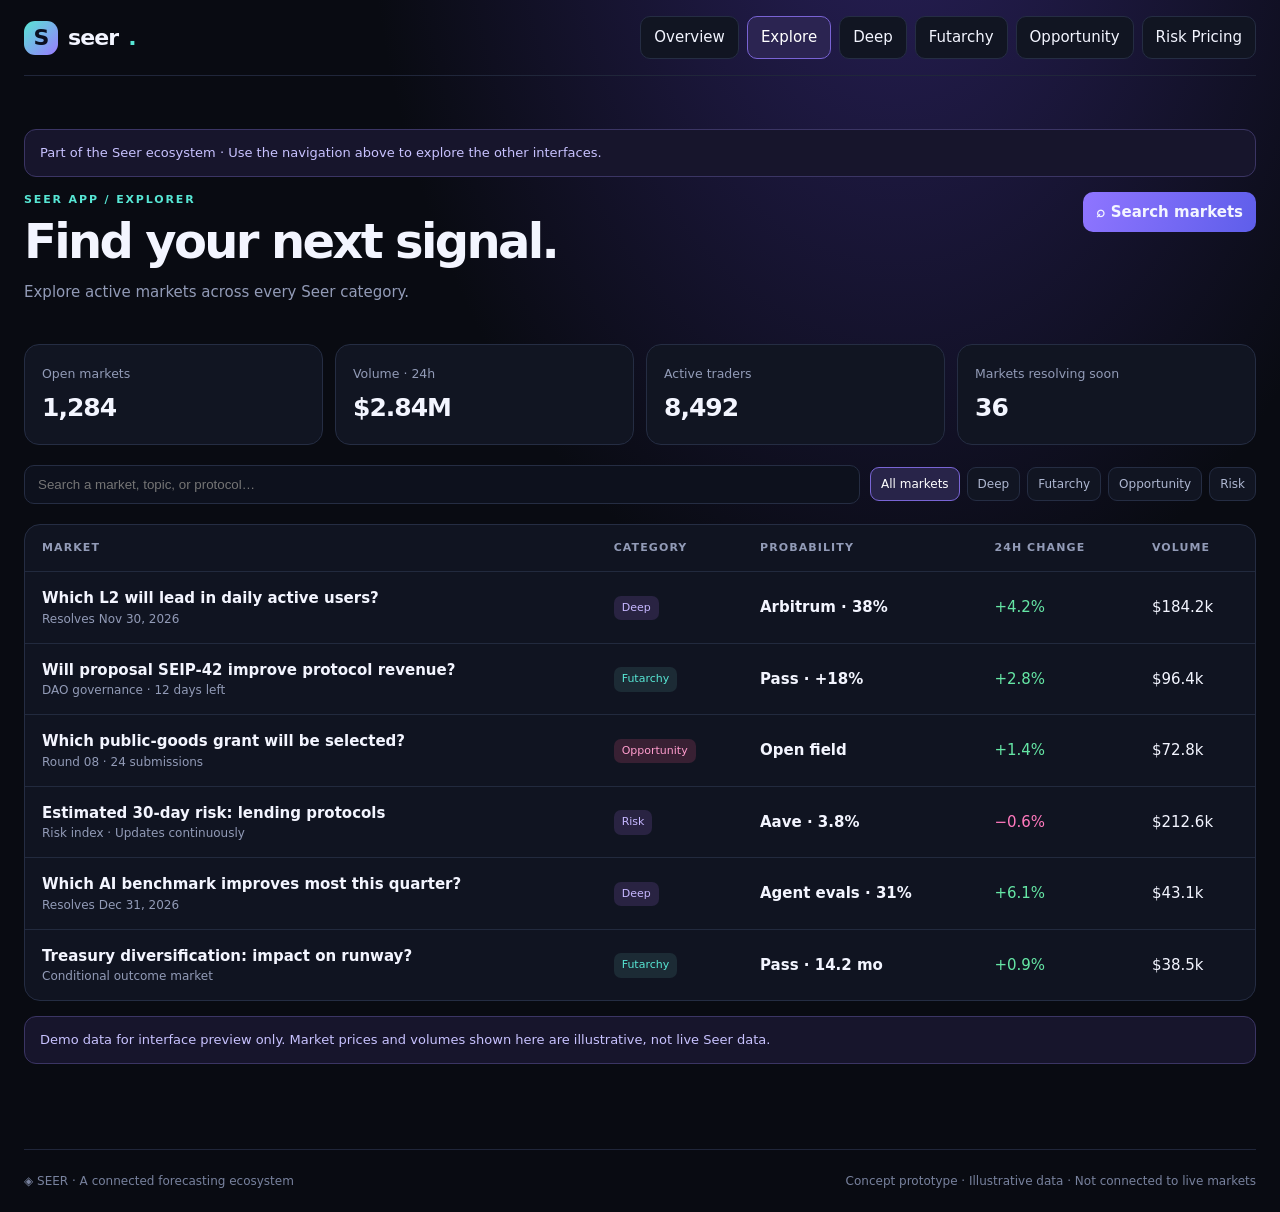
==== app.html @ a5639323 "Add files via upload" ====
<!doctype html>
<html lang="en">
<head>
<meta charset="utf-8">
<meta name="viewport" content="width=device-width,initial-scale=1">
<title>Seer App — Seer</title>
<meta name="description" content="Seer App — part of the Seer forecasting ecosystem concept.">
<style>
:root{--bg:#090b12;--panel:#111522;--panel2:#151b2c;--line:#252d43;--text:#f3f5ff;--muted:#929bb7;--purple:#9a7bff;--cyan:#57e6d4;--pink:#ff79bd;--yellow:#ffd166;--green:#65e6a5}
*{box-sizing:border-box}body{margin:0;background:radial-gradient(ellipse at 70% -15%,#29205b 0,transparent 42%),var(--bg);color:var(--text);font:15px/1.5 Inter,ui-sans-serif,system-ui,-apple-system,Segoe UI,sans-serif}button,a{font:inherit}button{cursor:pointer}.shell{max-width:1280px;margin:auto;padding:0 24px}.top{height:76px;display:flex;align-items:center;justify-content:space-between;border-bottom:1px solid #20263a;gap:18px}.brand{display:flex;align-items:center;gap:10px;font-weight:800;letter-spacing:-.04em;font-size:22px}.mark{width:34px;height:34px;border-radius:11px;background:linear-gradient(135deg,var(--cyan),var(--purple));display:grid;place-items:center;color:#0b1020;font-weight:900}.toplinks{display:flex;gap:8px;flex-wrap:wrap}.navbtn,.btn{border:1px solid var(--line);background:#111522;color:var(--text);padding:9px 13px;border-radius:10px}.navbtn.active{background:#2b2451;border-color:#7963d4;color:white}.btn.primary{background:linear-gradient(110deg,#8f75ff,#5e5eea);border:0;font-weight:750}.btn.ghost{background:transparent}.eyebrow{font-size:11px;letter-spacing:.17em;text-transform:uppercase;color:var(--cyan);font-weight:800}.hero{padding:66px 0 42px;display:grid;grid-template-columns:1.15fr .85fr;gap:36px;align-items:center}.hero h1{font-size:clamp(38px,5.7vw,72px);line-height:1.02;letter-spacing:-.065em;margin:16px 0}.gradient{background:linear-gradient(95deg,#fff 5%,#a8a2ff 48%,#60ead7 100%);color:transparent;background-clip:text}.lead{color:#b1bad2;font-size:17px;max-width:620px}.actions{display:flex;gap:10px;flex-wrap:wrap;margin-top:24px}.orbwrap{min-height:320px;border:1px solid #302b51;border-radius:26px;background:radial-gradient(circle at 50% 42%,#312565 0,#17172d 36%,#0d111d 72%);display:grid;place-items:center;position:relative;overflow:hidden}.orb{width:190px;height:190px;border-radius:50%;background:radial-gradient(circle at 30% 25%,#e1fff8 0,#71ebdd 8%,#8671ff 39%,#392b7a 67%,#111522 72%);box-shadow:0 0 60px #8a6cff66,0 0 120px #51e8d344;position:relative}.orb:before,.orb:after{content:"";position:absolute;border:1px solid #9d8cff88;border-radius:50%;inset:-30px;transform:rotate(-28deg) scaleY(.48)}.orb:after{inset:-58px;transform:rotate(35deg) scaleY(.38);border-color:#60ead777}.float{position:absolute;padding:9px 12px;border:1px solid #393a60;background:#111523d9;border-radius:12px;font-size:12px;color:#dce2ff}.float.a{top:16%;left:8%}.float.b{right:7%;top:27%}.float.c{bottom:15%;left:22%}.sectionhead{display:flex;align-items:end;justify-content:space-between;gap:15px;margin:34px 0 18px}.sectionhead h2{margin:4px 0;font-size:28px;letter-spacing:-.04em}.muted{color:var(--muted)}.grid{display:grid;grid-template-columns:repeat(3,1fr);gap:14px}.tile,.card{background:linear-gradient(150deg,#141a2b,#0f1320);border:1px solid var(--line);border-radius:18px;padding:20px}.tile{transition:.2s;cursor:pointer}.tile:hover{transform:translateY(-3px);border-color:#7767cb}.tileicon{width:42px;height:42px;border-radius:13px;background:#242243;color:var(--cyan);display:grid;place-items:center;font-size:20px;margin-bottom:18px}.tile h3{margin:0 0 7px;font-size:18px}.tile p{margin:0;color:var(--muted);font-size:13px}.tilefoot{display:flex;justify-content:space-between;margin-top:22px;color:#c6c9ff;font-size:12px}.page{padding:38px 0 70px}.pagehead{display:flex;justify-content:space-between;gap:20px;align-items:start;margin-bottom:25px}.pagehead h1{font-size:clamp(32px,4vw,48px);letter-spacing:-.055em;line-height:1.05;margin:8px 0 12px}.stats{display:grid;grid-template-columns:repeat(4,1fr);gap:12px;margin:20px 0}.stat{padding:17px;border-radius:15px;background:#111522;border:1px solid var(--line)}.stat small{color:var(--muted)}.stat strong{display:block;font-size:25px;letter-spacing:-.04em;margin-top:5px}.up{color:var(--green)}.down{color:var(--pink)}.toolbar{display:flex;gap:10px;align-items:center;flex-wrap:wrap;margin:20px 0}.search{flex:1;min-width:180px;background:#0d111d;border:1px solid var(--line);padding:11px 13px;border-radius:10px;color:white}.pills{display:flex;gap:7px;flex-wrap:wrap}.pill{border:1px solid var(--line);padding:7px 10px;border-radius:9px;background:#111522;color:#aeb7d1;font-size:12px}.pill.active{background:#282449;border-color:#7965d5;color:white}.tablewrap{overflow:auto;border:1px solid var(--line);border-radius:16px;background:#101421}.table{width:100%;border-collapse:collapse;min-width:650px}.table th,.table td{text-align:left;padding:15px 17px;border-bottom:1px solid #222a3e}.table th{font-size:11px;text-transform:uppercase;letter-spacing:.1em;color:#929bb7;font-weight:700}.table tr:last-child td{border-bottom:0}.marketname{font-weight:700}.sub{font-size:12px;color:var(--muted)}.price{font-weight:800}.tag{display:inline-block;padding:4px 8px;border-radius:7px;background:#1c2b35;color:var(--cyan);font-size:11px}.tag.purple{background:#292342;color:#c6b7ff}.tag.pink{background:#382033;color:#ff9dce}.split{display:grid;grid-template-columns:1.3fr .7fr;gap:15px}.barrow{margin:17px 0}.barlabel{display:flex;justify-content:space-between;gap:10px;font-size:13px;margin-bottom:7px}.bar{height:8px;background:#252b40;border-radius:99px;overflow:hidden}.bar span{display:block;height:100%;border-radius:99px;background:linear-gradient(90deg,var(--purple),var(--cyan))}.outcomes{display:grid;grid-template-columns:repeat(2,1fr);gap:10px}.outcome{padding:15px;border:1px solid var(--line);border-radius:14px;background:#0d111d}.outcome strong{display:block;font-size:20px;margin:5px 0}.footer{border-top:1px solid #20263a;padding:22px 0;color:#78829e;font-size:12px;display:flex;justify-content:space-between;gap:12px;flex-wrap:wrap}.hidden{display:none!important}.notice{padding:13px 15px;border:1px solid #3b3564;background:#17152c;color:#c8c2ff;border-radius:12px;font-size:13px;margin:15px 0}.chart{height:190px;display:flex;align-items:end;gap:8px;padding:15px 8px 0;border-bottom:1px solid #30364a;background:linear-gradient(180deg,#15162a,transparent);border-radius:12px 12px 0 0}.chart span{flex:1;border-radius:5px 5px 0 0;background:linear-gradient(180deg,#9b82ff,#5ee4d3);opacity:.85;min-width:8px}.chartlabels{display:flex;justify-content:space-between;color:var(--muted);font-size:11px;margin-top:8px}
@media(max-width:800px){.hero{grid-template-columns:1fr;padding-top:42px}.orbwrap{min-height:260px}.grid{grid-template-columns:repeat(2,1fr)}.stats{grid-template-columns:repeat(2,1fr)}.split{grid-template-columns:1fr}.top{height:auto;padding:16px 0;align-items:flex-start;flex-direction:column}.toplinks{width:100%}.navbtn{font-size:12px;padding:7px 9px}.shell{padding:0 16px}.pagehead{flex-direction:column}}@media(max-width:480px){.grid{grid-template-columns:1fr}.hero h1{font-size:43px}.tile{padding:17px}.outcomes{grid-template-columns:1fr}}

.toplinks a { text-decoration:none; display:inline-block; }
.tile { display:block; color:inherit; text-decoration:none; }
</style>
</head>
<body>
<div class="shell">
<header class="top">
  <a class="brand" href="index.html" style="text-decoration:none;color:inherit"><span class="mark">S</span> seer<span style="color:var(--cyan)">.</span></a>
  <nav class="toplinks" id="nav">
    <a class="navbtn" href="index.html">Overview</a>
    <a class="navbtn active" href="app.html">Explore</a>
    <a class="navbtn" href="deep.html">Deep</a>
    <a class="navbtn" href="futarchy.html">Futarchy</a>
    <a class="navbtn" href="opportunity.html">Opportunity</a>
    <a class="navbtn" href="risk.html">Risk Pricing</a>
  </nav>
</header>
<main>
<section id="app" class="view"><div class="page"><div class="notice">Part of the Seer ecosystem · Use the navigation above to explore the other interfaces.</div>
<div class="pagehead"><div><div class="eyebrow">Seer app / Explorer</div><h1>Find your next signal.</h1><p class="muted">Explore active markets across every Seer category.</p></div><button class="btn primary" onclick="document.getElementById('marketSearch').focus()">⌕ Search markets</button></div>
<div class="stats"><div class="stat"><small>Open markets</small><strong>1,284</strong></div><div class="stat"><small>Volume · 24h</small><strong>$2.84M</strong></div><div class="stat"><small>Active traders</small><strong>8,492</strong></div><div class="stat"><small>Markets resolving soon</small><strong>36</strong></div></div>
<div class="toolbar"><input id="marketSearch" class="search" placeholder="Search a market, topic, or protocol…" oninput="filterRows()"><div class="pills"><button class="pill active" onclick="setFilter(this,'all')">All markets</button><button class="pill" onclick="setFilter(this,'deep')">Deep</button><button class="pill" onclick="setFilter(this,'futarchy')">Futarchy</button><button class="pill" onclick="setFilter(this,'opportunity')">Opportunity</button><button class="pill" onclick="setFilter(this,'risk')">Risk</button></div></div>
<div class="tablewrap"><table class="table" id="markets"><thead><tr><th>Market</th><th>Category</th><th>Probability</th><th>24h change</th><th>Volume</th></tr></thead><tbody>
<tr data-category="deep"><td><div class="marketname">Which L2 will lead in daily active users?</div><div class="sub">Resolves Nov 30, 2026</div></td><td><span class="tag purple">Deep</span></td><td class="price">Arbitrum · 38%</td><td class="up">+4.2%</td><td>$184.2k</td></tr>
<tr data-category="futarchy"><td><div class="marketname">Will proposal SEIP-42 improve protocol revenue?</div><div class="sub">DAO governance · 12 days left</div></td><td><span class="tag">Futarchy</span></td><td class="price">Pass · +18%</td><td class="up">+2.8%</td><td>$96.4k</td></tr>
<tr data-category="opportunity"><td><div class="marketname">Which public-goods grant will be selected?</div><div class="sub">Round 08 · 24 submissions</div></td><td><span class="tag pink">Opportunity</span></td><td class="price">Open field</td><td class="up">+1.4%</td><td>$72.8k</td></tr>
<tr data-category="risk"><td><div class="marketname">Estimated 30-day risk: lending protocols</div><div class="sub">Risk index · Updates continuously</div></td><td><span class="tag purple">Risk</span></td><td class="price">Aave · 3.8%</td><td class="down">−0.6%</td><td>$212.6k</td></tr>
<tr data-category="deep"><td><div class="marketname">Which AI benchmark improves most this quarter?</div><div class="sub">Resolves Dec 31, 2026</div></td><td><span class="tag purple">Deep</span></td><td class="price">Agent evals · 31%</td><td class="up">+6.1%</td><td>$43.1k</td></tr>
<tr data-category="futarchy"><td><div class="marketname">Treasury diversification: impact on runway?</div><div class="sub">Conditional outcome market</div></td><td><span class="tag">Futarchy</span></td><td class="price">Pass · 14.2 mo</td><td class="up">+0.9%</td><td>$38.5k</td></tr>
</tbody></table></div><div class="notice">Demo data for interface preview only. Market prices and volumes shown here are illustrative, not live Seer data.</div>
</div></section>
</main>
<footer class="footer"><span>◈ SEER · A connected forecasting ecosystem</span><span>Concept prototype · Illustrative data · Not connected to live markets</span></footer>
</div>

<script>
let currentFilter='all';
function filterRows(){
  let q=(document.getElementById('marketSearch')?.value||'').toLowerCase();
  document.querySelectorAll('#markets tbody tr').forEach(r=>{
    let matches=r.innerText.toLowerCase().includes(q);
    let category=currentFilter==='all'||r.dataset.category===currentFilter;
    r.style.display=matches&&category?'':'none';
  });
}
function setFilter(btn,filter){
  currentFilter=filter;
  document.querySelectorAll('.pills .pill').forEach(p=>p.classList.remove('active'));
  btn.classList.add('active');
  filterRows();
}
function filterSubs(){
  let q=(document.getElementById('subSearch')?.value||'').toLowerCase();
  document.querySelectorAll('#submissions tbody tr').forEach(r=>{
    r.style.display=r.innerText.toLowerCase().includes(q)?'':'none';
  });
}
document.addEventListener('DOMContentLoaded',()=>{
  document.querySelectorAll('[data-go]').forEach(el=>{
    const page=el.getAttribute('data-go');
    if(page && {json.dumps(filenames)}[page]) el.addEventListener('click',()=>location.href={json.dumps(filenames)}[page]);
  });
});
</script>

</body>
</html>
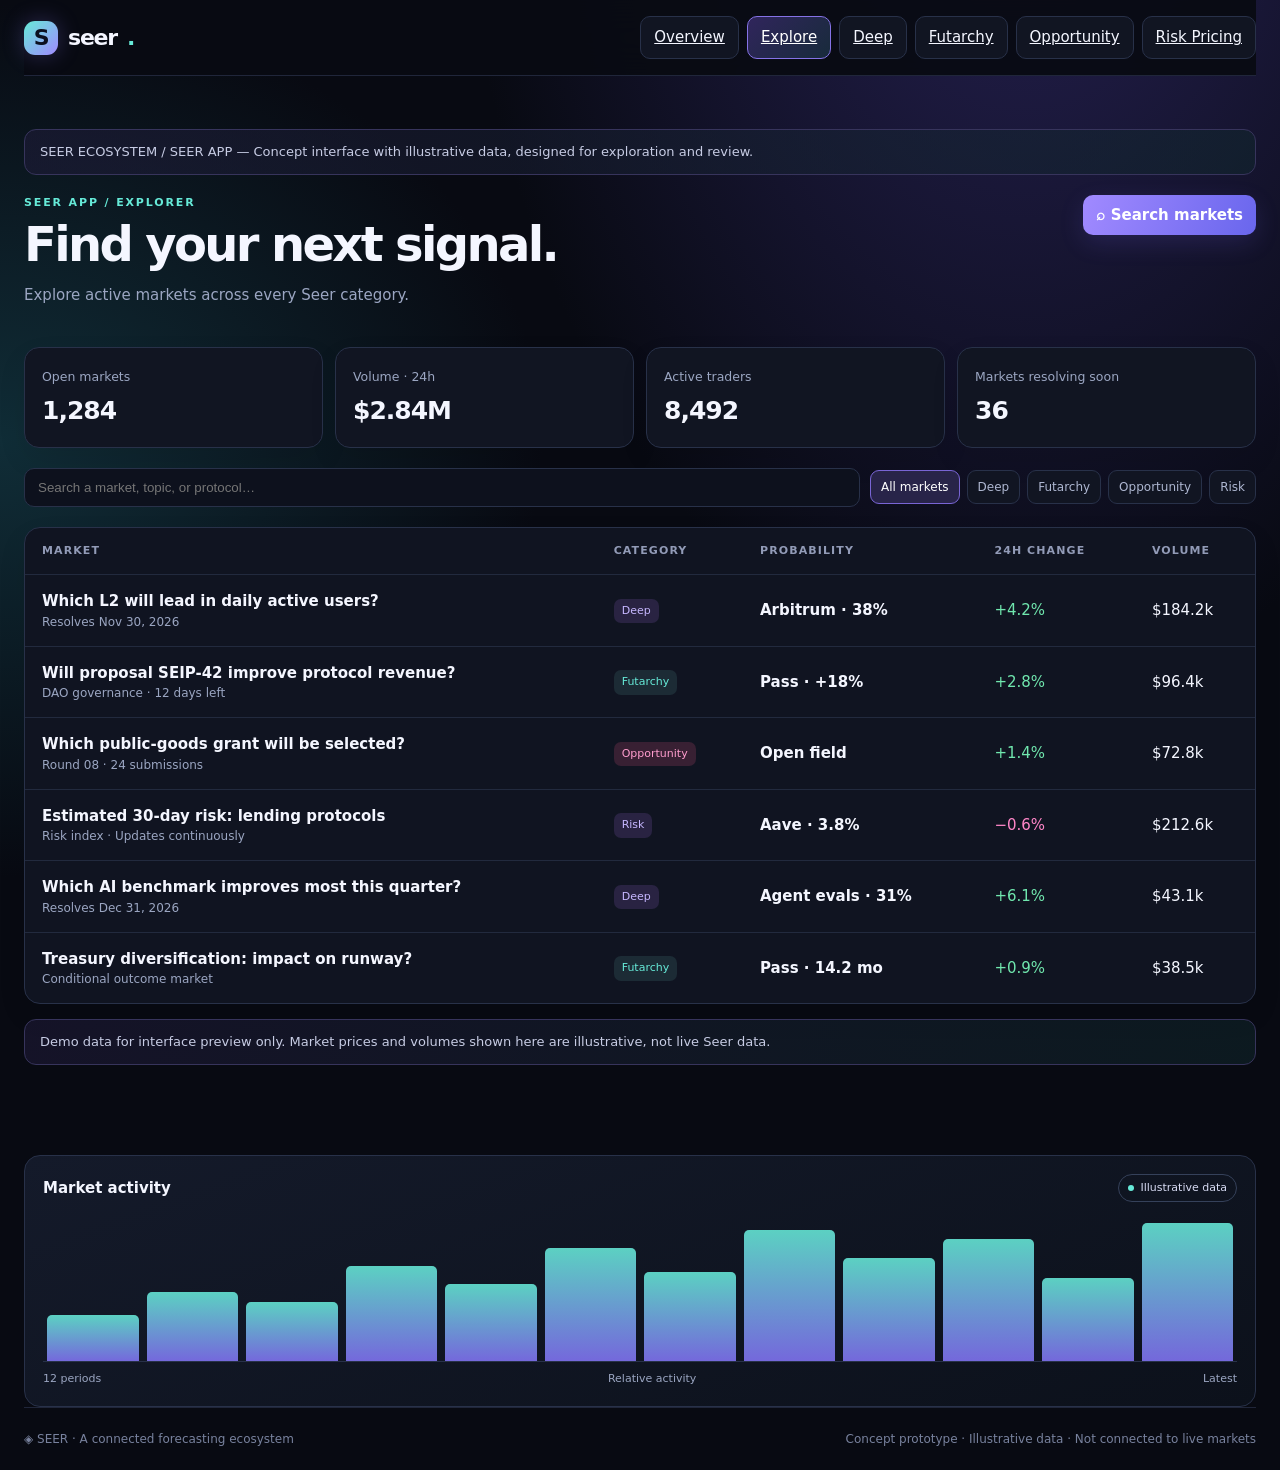
==== commit e4a656d3: "Polish Seer six interfaces" ====
--- a/app.html
+++ b/app.html
@@ -1,34 +1,46 @@
-<!doctype html>
-<html lang="en">
-<head>
-<meta charset="utf-8">
-<meta name="viewport" content="width=device-width,initial-scale=1">
-<title>Seer App — Seer</title>
-<meta name="description" content="Seer App — part of the Seer forecasting ecosystem concept.">
-<style>
+<!doctype html><html lang="en"><head><meta charset="utf-8"><meta name="viewport" content="width=device-width,initial-scale=1"><title>Seer App — Seer</title><meta name="description" content="Seer App — Seer interface concept"><style>
 :root{--bg:#090b12;--panel:#111522;--panel2:#151b2c;--line:#252d43;--text:#f3f5ff;--muted:#929bb7;--purple:#9a7bff;--cyan:#57e6d4;--pink:#ff79bd;--yellow:#ffd166;--green:#65e6a5}
 *{box-sizing:border-box}body{margin:0;background:radial-gradient(ellipse at 70% -15%,#29205b 0,transparent 42%),var(--bg);color:var(--text);font:15px/1.5 Inter,ui-sans-serif,system-ui,-apple-system,Segoe UI,sans-serif}button,a{font:inherit}button{cursor:pointer}.shell{max-width:1280px;margin:auto;padding:0 24px}.top{height:76px;display:flex;align-items:center;justify-content:space-between;border-bottom:1px solid #20263a;gap:18px}.brand{display:flex;align-items:center;gap:10px;font-weight:800;letter-spacing:-.04em;font-size:22px}.mark{width:34px;height:34px;border-radius:11px;background:linear-gradient(135deg,var(--cyan),var(--purple));display:grid;place-items:center;color:#0b1020;font-weight:900}.toplinks{display:flex;gap:8px;flex-wrap:wrap}.navbtn,.btn{border:1px solid var(--line);background:#111522;color:var(--text);padding:9px 13px;border-radius:10px}.navbtn.active{background:#2b2451;border-color:#7963d4;color:white}.btn.primary{background:linear-gradient(110deg,#8f75ff,#5e5eea);border:0;font-weight:750}.btn.ghost{background:transparent}.eyebrow{font-size:11px;letter-spacing:.17em;text-transform:uppercase;color:var(--cyan);font-weight:800}.hero{padding:66px 0 42px;display:grid;grid-template-columns:1.15fr .85fr;gap:36px;align-items:center}.hero h1{font-size:clamp(38px,5.7vw,72px);line-height:1.02;letter-spacing:-.065em;margin:16px 0}.gradient{background:linear-gradient(95deg,#fff 5%,#a8a2ff 48%,#60ead7 100%);color:transparent;background-clip:text}.lead{color:#b1bad2;font-size:17px;max-width:620px}.actions{display:flex;gap:10px;flex-wrap:wrap;margin-top:24px}.orbwrap{min-height:320px;border:1px solid #302b51;border-radius:26px;background:radial-gradient(circle at 50% 42%,#312565 0,#17172d 36%,#0d111d 72%);display:grid;place-items:center;position:relative;overflow:hidden}.orb{width:190px;height:190px;border-radius:50%;background:radial-gradient(circle at 30% 25%,#e1fff8 0,#71ebdd 8%,#8671ff 39%,#392b7a 67%,#111522 72%);box-shadow:0 0 60px #8a6cff66,0 0 120px #51e8d344;position:relative}.orb:before,.orb:after{content:"";position:absolute;border:1px solid #9d8cff88;border-radius:50%;inset:-30px;transform:rotate(-28deg) scaleY(.48)}.orb:after{inset:-58px;transform:rotate(35deg) scaleY(.38);border-color:#60ead777}.float{position:absolute;padding:9px 12px;border:1px solid #393a60;background:#111523d9;border-radius:12px;font-size:12px;color:#dce2ff}.float.a{top:16%;left:8%}.float.b{right:7%;top:27%}.float.c{bottom:15%;left:22%}.sectionhead{display:flex;align-items:end;justify-content:space-between;gap:15px;margin:34px 0 18px}.sectionhead h2{margin:4px 0;font-size:28px;letter-spacing:-.04em}.muted{color:var(--muted)}.grid{display:grid;grid-template-columns:repeat(3,1fr);gap:14px}.tile,.card{background:linear-gradient(150deg,#141a2b,#0f1320);border:1px solid var(--line);border-radius:18px;padding:20px}.tile{transition:.2s;cursor:pointer}.tile:hover{transform:translateY(-3px);border-color:#7767cb}.tileicon{width:42px;height:42px;border-radius:13px;background:#242243;color:var(--cyan);display:grid;place-items:center;font-size:20px;margin-bottom:18px}.tile h3{margin:0 0 7px;font-size:18px}.tile p{margin:0;color:var(--muted);font-size:13px}.tilefoot{display:flex;justify-content:space-between;margin-top:22px;color:#c6c9ff;font-size:12px}.page{padding:38px 0 70px}.pagehead{display:flex;justify-content:space-between;gap:20px;align-items:start;margin-bottom:25px}.pagehead h1{font-size:clamp(32px,4vw,48px);letter-spacing:-.055em;line-height:1.05;margin:8px 0 12px}.stats{display:grid;grid-template-columns:repeat(4,1fr);gap:12px;margin:20px 0}.stat{padding:17px;border-radius:15px;background:#111522;border:1px solid var(--line)}.stat small{color:var(--muted)}.stat strong{display:block;font-size:25px;letter-spacing:-.04em;margin-top:5px}.up{color:var(--green)}.down{color:var(--pink)}.toolbar{display:flex;gap:10px;align-items:center;flex-wrap:wrap;margin:20px 0}.search{flex:1;min-width:180px;background:#0d111d;border:1px solid var(--line);padding:11px 13px;border-radius:10px;color:white}.pills{display:flex;gap:7px;flex-wrap:wrap}.pill{border:1px solid var(--line);padding:7px 10px;border-radius:9px;background:#111522;color:#aeb7d1;font-size:12px}.pill.active{background:#282449;border-color:#7965d5;color:white}.tablewrap{overflow:auto;border:1px solid var(--line);border-radius:16px;background:#101421}.table{width:100%;border-collapse:collapse;min-width:650px}.table th,.table td{text-align:left;padding:15px 17px;border-bottom:1px solid #222a3e}.table th{font-size:11px;text-transform:uppercase;letter-spacing:.1em;color:#929bb7;font-weight:700}.table tr:last-child td{border-bottom:0}.marketname{font-weight:700}.sub{font-size:12px;color:var(--muted)}.price{font-weight:800}.tag{display:inline-block;padding:4px 8px;border-radius:7px;background:#1c2b35;color:var(--cyan);font-size:11px}.tag.purple{background:#292342;color:#c6b7ff}.tag.pink{background:#382033;color:#ff9dce}.split{display:grid;grid-template-columns:1.3fr .7fr;gap:15px}.barrow{margin:17px 0}.barlabel{display:flex;justify-content:space-between;gap:10px;font-size:13px;margin-bottom:7px}.bar{height:8px;background:#252b40;border-radius:99px;overflow:hidden}.bar span{display:block;height:100%;border-radius:99px;background:linear-gradient(90deg,var(--purple),var(--cyan))}.outcomes{display:grid;grid-template-columns:repeat(2,1fr);gap:10px}.outcome{padding:15px;border:1px solid var(--line);border-radius:14px;background:#0d111d}.outcome strong{display:block;font-size:20px;margin:5px 0}.footer{border-top:1px solid #20263a;padding:22px 0;color:#78829e;font-size:12px;display:flex;justify-content:space-between;gap:12px;flex-wrap:wrap}.hidden{display:none!important}.notice{padding:13px 15px;border:1px solid #3b3564;background:#17152c;color:#c8c2ff;border-radius:12px;font-size:13px;margin:15px 0}.chart{height:190px;display:flex;align-items:end;gap:8px;padding:15px 8px 0;border-bottom:1px solid #30364a;background:linear-gradient(180deg,#15162a,transparent);border-radius:12px 12px 0 0}.chart span{flex:1;border-radius:5px 5px 0 0;background:linear-gradient(180deg,#9b82ff,#5ee4d3);opacity:.85;min-width:8px}.chartlabels{display:flex;justify-content:space-between;color:var(--muted);font-size:11px;margin-top:8px}
 @media(max-width:800px){.hero{grid-template-columns:1fr;padding-top:42px}.orbwrap{min-height:260px}.grid{grid-template-columns:repeat(2,1fr)}.stats{grid-template-columns:repeat(2,1fr)}.split{grid-template-columns:1fr}.top{height:auto;padding:16px 0;align-items:flex-start;flex-direction:column}.toplinks{width:100%}.navbtn{font-size:12px;padding:7px 9px}.shell{padding:0 16px}.pagehead{flex-direction:column}}@media(max-width:480px){.grid{grid-template-columns:1fr}.hero h1{font-size:43px}.tile{padding:17px}.outcomes{grid-template-columns:1fr}}
 
-.toplinks a { text-decoration:none; display:inline-block; }
-.tile { display:block; color:inherit; text-decoration:none; }
-</style>
-</head>
-<body>
-<div class="shell">
-<header class="top">
-  <a class="brand" href="index.html" style="text-decoration:none;color:inherit"><span class="mark">S</span> seer<span style="color:var(--cyan)">.</span></a>
-  <nav class="toplinks" id="nav">
-    <a class="navbtn" href="index.html">Overview</a>
-    <a class="navbtn active" href="app.html">Explore</a>
-    <a class="navbtn" href="deep.html">Deep</a>
-    <a class="navbtn" href="futarchy.html">Futarchy</a>
-    <a class="navbtn" href="opportunity.html">Opportunity</a>
-    <a class="navbtn" href="risk.html">Risk Pricing</a>
-  </nav>
-</header>
-<main>
-<section id="app" class="view"><div class="page"><div class="notice">Part of the Seer ecosystem · Use the navigation above to explore the other interfaces.</div>
+
+/* EF-inspired refinement: restrained electric violet, cyan accents, clearer hierarchy */
+:root{
+ --bg:#080a12;--panel:#101522;--panel2:#151c2c;--line:#283149;
+ --text:#f4f6ff;--muted:#9ba6c2;--purple:#a18aff;--cyan:#66ead8;
+ --pink:#ff86c8;--yellow:#ffd875;--green:#70e7ae;
+}
+body{background:radial-gradient(ellipse at 80% -20%,#29235a 0,transparent 40%),radial-gradient(ellipse at 0% 30%,#102d37 0,transparent 30%),var(--bg)}
+.top{position:sticky;top:0;z-index:20;background:#090b13eF;backdrop-filter:blur(18px)}
+.brand{letter-spacing:-.055em}.mark{box-shadow:0 0 22px #8f7bff44}
+.navbtn,.btn,.pill{transition:background .18s,border-color .18s,transform .18s}
+.navbtn:hover,.btn:hover,.pill:hover{border-color:#8473dd;transform:translateY(-1px)}
+.navbtn.active{background:linear-gradient(135deg,#30255c,#182b3b);border-color:#8572e6}
+.btn.primary{background:linear-gradient(110deg,#a18aff,#6966ed);box-shadow:0 8px 24px #7462ef2a;color:#fff}
+.hero h1,.pagehead h1{max-width:850px}
+.orbwrap{box-shadow:inset 0 0 80px #9a82ff0a}
+.tile,.card,.stat,.tablewrap{box-shadow:0 12px 30px #00000012}
+.tile{position:relative;overflow:hidden}
+.tile:after{content:"";position:absolute;inset:auto -35px -70px auto;width:130px;height:130px;border-radius:50%;background:#8b79ff0d;pointer-events:none}
+.tile:hover{box-shadow:0 14px 34px #00000030}
+input:focus,button:focus-visible,a:focus-visible{outline:2px solid var(--cyan);outline-offset:2px}
+.notice{border:1px solid #37345c;background:linear-gradient(90deg,#201b3b88,#10272c88);padding:12px 15px;border-radius:12px;color:#c7cce4;font-size:13px;margin-bottom:20px}
+.chartbox{border:1px solid var(--line);background:linear-gradient(160deg,#141a2a,#0c111b);border-radius:16px;padding:18px}
+.chartbars{height:145px;display:flex;align-items:end;gap:8px;margin-top:15px;border-bottom:1px solid var(--line);padding:0 4px}
+.chartbars span{flex:1;min-width:8px;border-radius:5px 5px 0 0;background:linear-gradient(180deg,var(--cyan),#8274f5);opacity:.88}
+.chartlegend{display:flex;justify-content:space-between;color:var(--muted);font-size:11px;margin-top:9px}
+.badge{display:inline-flex;align-items:center;gap:6px;border:1px solid #35415a;border-radius:999px;padding:5px 9px;color:#d8dcf4;font-size:11px}
+.badge:before{content:"";width:6px;height:6px;border-radius:50%;background:var(--cyan)}
+@media(max-width:760px){
+ .shell{padding:0 14px}.top{height:auto;min-height:70px;align-items:flex-start;padding:14px 0;flex-direction:column}
+ .toplinks{width:100%;overflow-x:auto;flex-wrap:nowrap;padding-bottom:3px}
+ .navbtn{white-space:nowrap;padding:8px 10px;font-size:12px}
+ .hero{padding:38px 0 26px;grid-template-columns:1fr;gap:22px}
+ .orbwrap{min-height:250px}.orb{width:145px;height:145px}
+ .grid{grid-template-columns:1fr}.stats{grid-template-columns:repeat(2,minmax(0,1fr))}
+ .page{padding:26px 0 45px}.pagehead{flex-direction:column}
+}
+</style></head><body><div class="shell"><header class="top"><a class="brand" href="index.html" style="text-decoration:none;color:inherit"><span class="mark">S</span> seer<span style="color:var(--cyan)">.</span></a><nav class="toplinks" id="nav"><a class="navbtn" href="index.html">Overview</a><a class="navbtn active" href="app.html">Explore</a><a class="navbtn" href="deep.html">Deep</a><a class="navbtn" href="futarchy.html">Futarchy</a><a class="navbtn" href="opportunity.html">Opportunity</a><a class="navbtn" href="risk.html">Risk Pricing</a></nav></header><main><section id="app" class="view"><div class="page"><div class="notice">SEER ECOSYSTEM / SEER APP — Concept interface with illustrative data, designed for exploration and review.</div>
 <div class="pagehead"><div><div class="eyebrow">Seer app / Explorer</div><h1>Find your next signal.</h1><p class="muted">Explore active markets across every Seer category.</p></div><button class="btn primary" onclick="document.getElementById('marketSearch').focus()">⌕ Search markets</button></div>
 <div class="stats"><div class="stat"><small>Open markets</small><strong>1,284</strong></div><div class="stat"><small>Volume · 24h</small><strong>$2.84M</strong></div><div class="stat"><small>Active traders</small><strong>8,492</strong></div><div class="stat"><small>Markets resolving soon</small><strong>36</strong></div></div>
 <div class="toolbar"><input id="marketSearch" class="search" placeholder="Search a market, topic, or protocol…" oninput="filterRows()"><div class="pills"><button class="pill active" onclick="setFilter(this,'all')">All markets</button><button class="pill" onclick="setFilter(this,'deep')">Deep</button><button class="pill" onclick="setFilter(this,'futarchy')">Futarchy</button><button class="pill" onclick="setFilter(this,'opportunity')">Opportunity</button><button class="pill" onclick="setFilter(this,'risk')">Risk</button></div></div>
@@ -40,40 +52,34 @@
 <tr data-category="deep"><td><div class="marketname">Which AI benchmark improves most this quarter?</div><div class="sub">Resolves Dec 31, 2026</div></td><td><span class="tag purple">Deep</span></td><td class="price">Agent evals · 31%</td><td class="up">+6.1%</td><td>$43.1k</td></tr>
 <tr data-category="futarchy"><td><div class="marketname">Treasury diversification: impact on runway?</div><div class="sub">Conditional outcome market</div></td><td><span class="tag">Futarchy</span></td><td class="price">Pass · 14.2 mo</td><td class="up">+0.9%</td><td>$38.5k</td></tr>
 </tbody></table></div><div class="notice">Demo data for interface preview only. Market prices and volumes shown here are illustrative, not live Seer data.</div>
-</div></section>
-</main>
-<footer class="footer"><span>◈ SEER · A connected forecasting ecosystem</span><span>Concept prototype · Illustrative data · Not connected to live markets</span></footer>
-</div>
-
+</div></section><div class="chartbox" aria-label="Market activity illustrative chart"><div style="display:flex;justify-content:space-between;align-items:center;gap:10px"><strong>Market activity</strong><span class="badge">Illustrative data</span></div><div class="chartbars"><span style="height:32%"></span><span style="height:48%"></span><span style="height:41%"></span><span style="height:66%"></span><span style="height:54%"></span><span style="height:79%"></span><span style="height:62%"></span><span style="height:91%"></span><span style="height:72%"></span><span style="height:85%"></span><span style="height:58%"></span><span style="height:96%"></span></div><div class="chartlegend"><span>12 periods</span><span>Relative activity</span><span>Latest</span></div></div></main><footer class="footer"><span>◈ SEER · A connected forecasting ecosystem</span><span>Concept prototype · Illustrative data · Not connected to live markets</span></footer></div>
 <script>
 let currentFilter='all';
 function filterRows(){
-  let q=(document.getElementById('marketSearch')?.value||'').toLowerCase();
-  document.querySelectorAll('#markets tbody tr').forEach(r=>{
-    let matches=r.innerText.toLowerCase().includes(q);
-    let category=currentFilter==='all'||r.dataset.category===currentFilter;
-    r.style.display=matches&&category?'':'none';
-  });
+ const q=(document.getElementById('marketSearch')?.value||'').toLowerCase();
+ document.querySelectorAll('#markets tbody tr').forEach(r=>{
+  const matches=r.innerText.toLowerCase().includes(q);
+  const category=currentFilter==='all'||r.dataset.category===currentFilter;
+  r.style.display=matches&&category?'':'none';
+ });
 }
 function setFilter(btn,filter){
-  currentFilter=filter;
-  document.querySelectorAll('.pills .pill').forEach(p=>p.classList.remove('active'));
-  btn.classList.add('active');
-  filterRows();
+ currentFilter=filter;
+ document.querySelectorAll('.pills .pill').forEach(p=>p.classList.remove('active'));
+ btn.classList.add('active'); filterRows();
 }
 function filterSubs(){
-  let q=(document.getElementById('subSearch')?.value||'').toLowerCase();
-  document.querySelectorAll('#submissions tbody tr').forEach(r=>{
-    r.style.display=r.innerText.toLowerCase().includes(q)?'':'none';
-  });
+ const q=(document.getElementById('subSearch')?.value||'').toLowerCase();
+ document.querySelectorAll('#submissions tbody tr').forEach(r=>r.style.display=r.innerText.toLowerCase().includes(q)?'':'none');
+}
+function toggleDetails(btn){
+ const target=document.getElementById(btn.dataset.target);
+ if(target){target.hidden=!target.hidden;btn.setAttribute('aria-expanded',String(!target.hidden));}
 }
 document.addEventListener('DOMContentLoaded',()=>{
-  document.querySelectorAll('[data-go]').forEach(el=>{
-    const page=el.getAttribute('data-go');
-    if(page && {json.dumps(filenames)}[page]) el.addEventListener('click',()=>location.href={json.dumps(filenames)}[page]);
-  });
+ document.querySelectorAll('[data-action="demo"]').forEach(btn=>btn.addEventListener('click',()=>{
+  btn.textContent=btn.textContent.includes('Saved')?'Save market':'Saved ✓';
+ }));
 });
 </script>
-
-</body>
-</html>
+</body></html>
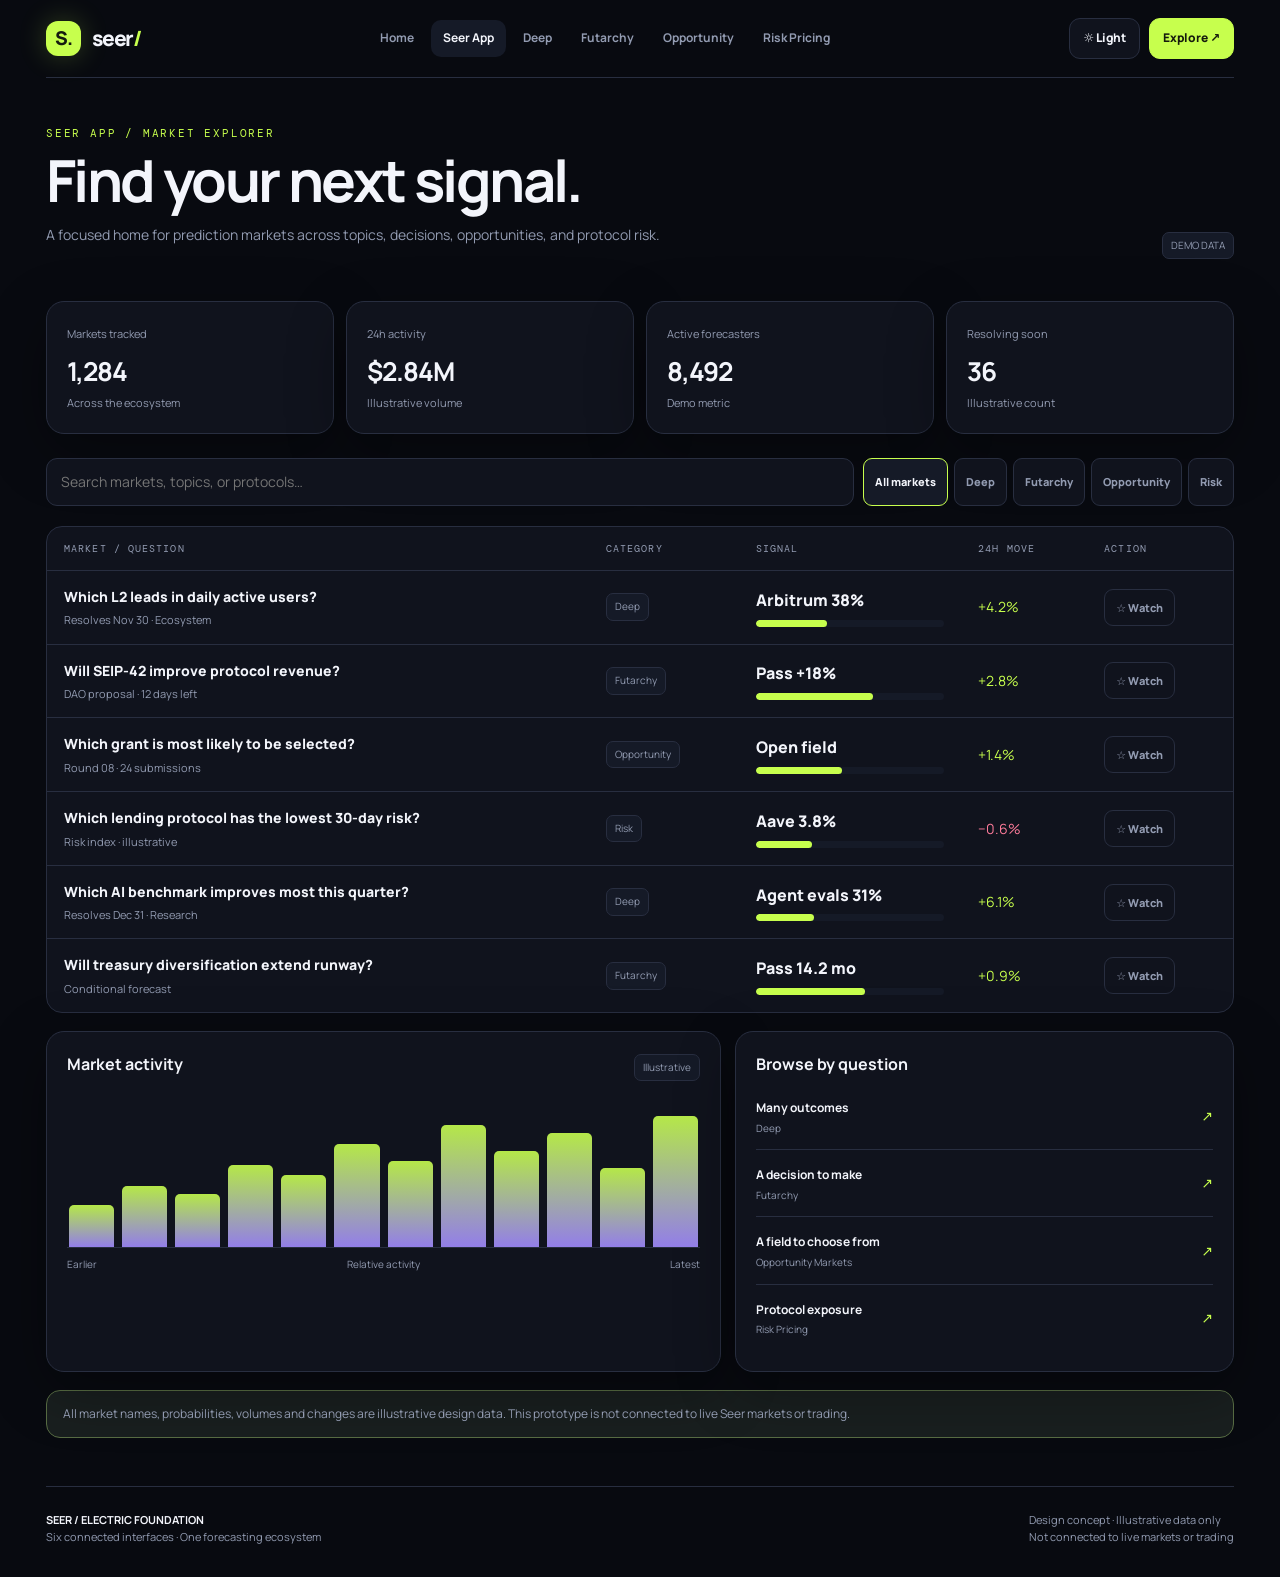
==== commit 00ebe8d3: "Add files via upload" ====
--- a/app.html
+++ b/app.html
@@ -1,85 +1 @@
-<!doctype html><html lang="en"><head><meta charset="utf-8"><meta name="viewport" content="width=device-width,initial-scale=1"><title>Seer App — Seer</title><meta name="description" content="Seer App — Seer interface concept"><style>
-:root{--bg:#090b12;--panel:#111522;--panel2:#151b2c;--line:#252d43;--text:#f3f5ff;--muted:#929bb7;--purple:#9a7bff;--cyan:#57e6d4;--pink:#ff79bd;--yellow:#ffd166;--green:#65e6a5}
-*{box-sizing:border-box}body{margin:0;background:radial-gradient(ellipse at 70% -15%,#29205b 0,transparent 42%),var(--bg);color:var(--text);font:15px/1.5 Inter,ui-sans-serif,system-ui,-apple-system,Segoe UI,sans-serif}button,a{font:inherit}button{cursor:pointer}.shell{max-width:1280px;margin:auto;padding:0 24px}.top{height:76px;display:flex;align-items:center;justify-content:space-between;border-bottom:1px solid #20263a;gap:18px}.brand{display:flex;align-items:center;gap:10px;font-weight:800;letter-spacing:-.04em;font-size:22px}.mark{width:34px;height:34px;border-radius:11px;background:linear-gradient(135deg,var(--cyan),var(--purple));display:grid;place-items:center;color:#0b1020;font-weight:900}.toplinks{display:flex;gap:8px;flex-wrap:wrap}.navbtn,.btn{border:1px solid var(--line);background:#111522;color:var(--text);padding:9px 13px;border-radius:10px}.navbtn.active{background:#2b2451;border-color:#7963d4;color:white}.btn.primary{background:linear-gradient(110deg,#8f75ff,#5e5eea);border:0;font-weight:750}.btn.ghost{background:transparent}.eyebrow{font-size:11px;letter-spacing:.17em;text-transform:uppercase;color:var(--cyan);font-weight:800}.hero{padding:66px 0 42px;display:grid;grid-template-columns:1.15fr .85fr;gap:36px;align-items:center}.hero h1{font-size:clamp(38px,5.7vw,72px);line-height:1.02;letter-spacing:-.065em;margin:16px 0}.gradient{background:linear-gradient(95deg,#fff 5%,#a8a2ff 48%,#60ead7 100%);color:transparent;background-clip:text}.lead{color:#b1bad2;font-size:17px;max-width:620px}.actions{display:flex;gap:10px;flex-wrap:wrap;margin-top:24px}.orbwrap{min-height:320px;border:1px solid #302b51;border-radius:26px;background:radial-gradient(circle at 50% 42%,#312565 0,#17172d 36%,#0d111d 72%);display:grid;place-items:center;position:relative;overflow:hidden}.orb{width:190px;height:190px;border-radius:50%;background:radial-gradient(circle at 30% 25%,#e1fff8 0,#71ebdd 8%,#8671ff 39%,#392b7a 67%,#111522 72%);box-shadow:0 0 60px #8a6cff66,0 0 120px #51e8d344;position:relative}.orb:before,.orb:after{content:"";position:absolute;border:1px solid #9d8cff88;border-radius:50%;inset:-30px;transform:rotate(-28deg) scaleY(.48)}.orb:after{inset:-58px;transform:rotate(35deg) scaleY(.38);border-color:#60ead777}.float{position:absolute;padding:9px 12px;border:1px solid #393a60;background:#111523d9;border-radius:12px;font-size:12px;color:#dce2ff}.float.a{top:16%;left:8%}.float.b{right:7%;top:27%}.float.c{bottom:15%;left:22%}.sectionhead{display:flex;align-items:end;justify-content:space-between;gap:15px;margin:34px 0 18px}.sectionhead h2{margin:4px 0;font-size:28px;letter-spacing:-.04em}.muted{color:var(--muted)}.grid{display:grid;grid-template-columns:repeat(3,1fr);gap:14px}.tile,.card{background:linear-gradient(150deg,#141a2b,#0f1320);border:1px solid var(--line);border-radius:18px;padding:20px}.tile{transition:.2s;cursor:pointer}.tile:hover{transform:translateY(-3px);border-color:#7767cb}.tileicon{width:42px;height:42px;border-radius:13px;background:#242243;color:var(--cyan);display:grid;place-items:center;font-size:20px;margin-bottom:18px}.tile h3{margin:0 0 7px;font-size:18px}.tile p{margin:0;color:var(--muted);font-size:13px}.tilefoot{display:flex;justify-content:space-between;margin-top:22px;color:#c6c9ff;font-size:12px}.page{padding:38px 0 70px}.pagehead{display:flex;justify-content:space-between;gap:20px;align-items:start;margin-bottom:25px}.pagehead h1{font-size:clamp(32px,4vw,48px);letter-spacing:-.055em;line-height:1.05;margin:8px 0 12px}.stats{display:grid;grid-template-columns:repeat(4,1fr);gap:12px;margin:20px 0}.stat{padding:17px;border-radius:15px;background:#111522;border:1px solid var(--line)}.stat small{color:var(--muted)}.stat strong{display:block;font-size:25px;letter-spacing:-.04em;margin-top:5px}.up{color:var(--green)}.down{color:var(--pink)}.toolbar{display:flex;gap:10px;align-items:center;flex-wrap:wrap;margin:20px 0}.search{flex:1;min-width:180px;background:#0d111d;border:1px solid var(--line);padding:11px 13px;border-radius:10px;color:white}.pills{display:flex;gap:7px;flex-wrap:wrap}.pill{border:1px solid var(--line);padding:7px 10px;border-radius:9px;background:#111522;color:#aeb7d1;font-size:12px}.pill.active{background:#282449;border-color:#7965d5;color:white}.tablewrap{overflow:auto;border:1px solid var(--line);border-radius:16px;background:#101421}.table{width:100%;border-collapse:collapse;min-width:650px}.table th,.table td{text-align:left;padding:15px 17px;border-bottom:1px solid #222a3e}.table th{font-size:11px;text-transform:uppercase;letter-spacing:.1em;color:#929bb7;font-weight:700}.table tr:last-child td{border-bottom:0}.marketname{font-weight:700}.sub{font-size:12px;color:var(--muted)}.price{font-weight:800}.tag{display:inline-block;padding:4px 8px;border-radius:7px;background:#1c2b35;color:var(--cyan);font-size:11px}.tag.purple{background:#292342;color:#c6b7ff}.tag.pink{background:#382033;color:#ff9dce}.split{display:grid;grid-template-columns:1.3fr .7fr;gap:15px}.barrow{margin:17px 0}.barlabel{display:flex;justify-content:space-between;gap:10px;font-size:13px;margin-bottom:7px}.bar{height:8px;background:#252b40;border-radius:99px;overflow:hidden}.bar span{display:block;height:100%;border-radius:99px;background:linear-gradient(90deg,var(--purple),var(--cyan))}.outcomes{display:grid;grid-template-columns:repeat(2,1fr);gap:10px}.outcome{padding:15px;border:1px solid var(--line);border-radius:14px;background:#0d111d}.outcome strong{display:block;font-size:20px;margin:5px 0}.footer{border-top:1px solid #20263a;padding:22px 0;color:#78829e;font-size:12px;display:flex;justify-content:space-between;gap:12px;flex-wrap:wrap}.hidden{display:none!important}.notice{padding:13px 15px;border:1px solid #3b3564;background:#17152c;color:#c8c2ff;border-radius:12px;font-size:13px;margin:15px 0}.chart{height:190px;display:flex;align-items:end;gap:8px;padding:15px 8px 0;border-bottom:1px solid #30364a;background:linear-gradient(180deg,#15162a,transparent);border-radius:12px 12px 0 0}.chart span{flex:1;border-radius:5px 5px 0 0;background:linear-gradient(180deg,#9b82ff,#5ee4d3);opacity:.85;min-width:8px}.chartlabels{display:flex;justify-content:space-between;color:var(--muted);font-size:11px;margin-top:8px}
-@media(max-width:800px){.hero{grid-template-columns:1fr;padding-top:42px}.orbwrap{min-height:260px}.grid{grid-template-columns:repeat(2,1fr)}.stats{grid-template-columns:repeat(2,1fr)}.split{grid-template-columns:1fr}.top{height:auto;padding:16px 0;align-items:flex-start;flex-direction:column}.toplinks{width:100%}.navbtn{font-size:12px;padding:7px 9px}.shell{padding:0 16px}.pagehead{flex-direction:column}}@media(max-width:480px){.grid{grid-template-columns:1fr}.hero h1{font-size:43px}.tile{padding:17px}.outcomes{grid-template-columns:1fr}}
-
-
-/* EF-inspired refinement: restrained electric violet, cyan accents, clearer hierarchy */
-:root{
- --bg:#080a12;--panel:#101522;--panel2:#151c2c;--line:#283149;
- --text:#f4f6ff;--muted:#9ba6c2;--purple:#a18aff;--cyan:#66ead8;
- --pink:#ff86c8;--yellow:#ffd875;--green:#70e7ae;
-}
-body{background:radial-gradient(ellipse at 80% -20%,#29235a 0,transparent 40%),radial-gradient(ellipse at 0% 30%,#102d37 0,transparent 30%),var(--bg)}
-.top{position:sticky;top:0;z-index:20;background:#090b13eF;backdrop-filter:blur(18px)}
-.brand{letter-spacing:-.055em}.mark{box-shadow:0 0 22px #8f7bff44}
-.navbtn,.btn,.pill{transition:background .18s,border-color .18s,transform .18s}
-.navbtn:hover,.btn:hover,.pill:hover{border-color:#8473dd;transform:translateY(-1px)}
-.navbtn.active{background:linear-gradient(135deg,#30255c,#182b3b);border-color:#8572e6}
-.btn.primary{background:linear-gradient(110deg,#a18aff,#6966ed);box-shadow:0 8px 24px #7462ef2a;color:#fff}
-.hero h1,.pagehead h1{max-width:850px}
-.orbwrap{box-shadow:inset 0 0 80px #9a82ff0a}
-.tile,.card,.stat,.tablewrap{box-shadow:0 12px 30px #00000012}
-.tile{position:relative;overflow:hidden}
-.tile:after{content:"";position:absolute;inset:auto -35px -70px auto;width:130px;height:130px;border-radius:50%;background:#8b79ff0d;pointer-events:none}
-.tile:hover{box-shadow:0 14px 34px #00000030}
-input:focus,button:focus-visible,a:focus-visible{outline:2px solid var(--cyan);outline-offset:2px}
-.notice{border:1px solid #37345c;background:linear-gradient(90deg,#201b3b88,#10272c88);padding:12px 15px;border-radius:12px;color:#c7cce4;font-size:13px;margin-bottom:20px}
-.chartbox{border:1px solid var(--line);background:linear-gradient(160deg,#141a2a,#0c111b);border-radius:16px;padding:18px}
-.chartbars{height:145px;display:flex;align-items:end;gap:8px;margin-top:15px;border-bottom:1px solid var(--line);padding:0 4px}
-.chartbars span{flex:1;min-width:8px;border-radius:5px 5px 0 0;background:linear-gradient(180deg,var(--cyan),#8274f5);opacity:.88}
-.chartlegend{display:flex;justify-content:space-between;color:var(--muted);font-size:11px;margin-top:9px}
-.badge{display:inline-flex;align-items:center;gap:6px;border:1px solid #35415a;border-radius:999px;padding:5px 9px;color:#d8dcf4;font-size:11px}
-.badge:before{content:"";width:6px;height:6px;border-radius:50%;background:var(--cyan)}
-@media(max-width:760px){
- .shell{padding:0 14px}.top{height:auto;min-height:70px;align-items:flex-start;padding:14px 0;flex-direction:column}
- .toplinks{width:100%;overflow-x:auto;flex-wrap:nowrap;padding-bottom:3px}
- .navbtn{white-space:nowrap;padding:8px 10px;font-size:12px}
- .hero{padding:38px 0 26px;grid-template-columns:1fr;gap:22px}
- .orbwrap{min-height:250px}.orb{width:145px;height:145px}
- .grid{grid-template-columns:1fr}.stats{grid-template-columns:repeat(2,minmax(0,1fr))}
- .page{padding:26px 0 45px}.pagehead{flex-direction:column}
-}
-</style></head><body><div class="shell"><header class="top"><a class="brand" href="index.html" style="text-decoration:none;color:inherit"><span class="mark">S</span> seer<span style="color:var(--cyan)">.</span></a><nav class="toplinks" id="nav"><a class="navbtn" href="index.html">Overview</a><a class="navbtn active" href="app.html">Explore</a><a class="navbtn" href="deep.html">Deep</a><a class="navbtn" href="futarchy.html">Futarchy</a><a class="navbtn" href="opportunity.html">Opportunity</a><a class="navbtn" href="risk.html">Risk Pricing</a></nav></header><main><section id="app" class="view"><div class="page"><div class="notice">SEER ECOSYSTEM / SEER APP — Concept interface with illustrative data, designed for exploration and review.</div>
-<div class="pagehead"><div><div class="eyebrow">Seer app / Explorer</div><h1>Find your next signal.</h1><p class="muted">Explore active markets across every Seer category.</p></div><button class="btn primary" onclick="document.getElementById('marketSearch').focus()">⌕ Search markets</button></div>
-<div class="stats"><div class="stat"><small>Open markets</small><strong>1,284</strong></div><div class="stat"><small>Volume · 24h</small><strong>$2.84M</strong></div><div class="stat"><small>Active traders</small><strong>8,492</strong></div><div class="stat"><small>Markets resolving soon</small><strong>36</strong></div></div>
-<div class="toolbar"><input id="marketSearch" class="search" placeholder="Search a market, topic, or protocol…" oninput="filterRows()"><div class="pills"><button class="pill active" onclick="setFilter(this,'all')">All markets</button><button class="pill" onclick="setFilter(this,'deep')">Deep</button><button class="pill" onclick="setFilter(this,'futarchy')">Futarchy</button><button class="pill" onclick="setFilter(this,'opportunity')">Opportunity</button><button class="pill" onclick="setFilter(this,'risk')">Risk</button></div></div>
-<div class="tablewrap"><table class="table" id="markets"><thead><tr><th>Market</th><th>Category</th><th>Probability</th><th>24h change</th><th>Volume</th></tr></thead><tbody>
-<tr data-category="deep"><td><div class="marketname">Which L2 will lead in daily active users?</div><div class="sub">Resolves Nov 30, 2026</div></td><td><span class="tag purple">Deep</span></td><td class="price">Arbitrum · 38%</td><td class="up">+4.2%</td><td>$184.2k</td></tr>
-<tr data-category="futarchy"><td><div class="marketname">Will proposal SEIP-42 improve protocol revenue?</div><div class="sub">DAO governance · 12 days left</div></td><td><span class="tag">Futarchy</span></td><td class="price">Pass · +18%</td><td class="up">+2.8%</td><td>$96.4k</td></tr>
-<tr data-category="opportunity"><td><div class="marketname">Which public-goods grant will be selected?</div><div class="sub">Round 08 · 24 submissions</div></td><td><span class="tag pink">Opportunity</span></td><td class="price">Open field</td><td class="up">+1.4%</td><td>$72.8k</td></tr>
-<tr data-category="risk"><td><div class="marketname">Estimated 30-day risk: lending protocols</div><div class="sub">Risk index · Updates continuously</div></td><td><span class="tag purple">Risk</span></td><td class="price">Aave · 3.8%</td><td class="down">−0.6%</td><td>$212.6k</td></tr>
-<tr data-category="deep"><td><div class="marketname">Which AI benchmark improves most this quarter?</div><div class="sub">Resolves Dec 31, 2026</div></td><td><span class="tag purple">Deep</span></td><td class="price">Agent evals · 31%</td><td class="up">+6.1%</td><td>$43.1k</td></tr>
-<tr data-category="futarchy"><td><div class="marketname">Treasury diversification: impact on runway?</div><div class="sub">Conditional outcome market</div></td><td><span class="tag">Futarchy</span></td><td class="price">Pass · 14.2 mo</td><td class="up">+0.9%</td><td>$38.5k</td></tr>
-</tbody></table></div><div class="notice">Demo data for interface preview only. Market prices and volumes shown here are illustrative, not live Seer data.</div>
-</div></section><div class="chartbox" aria-label="Market activity illustrative chart"><div style="display:flex;justify-content:space-between;align-items:center;gap:10px"><strong>Market activity</strong><span class="badge">Illustrative data</span></div><div class="chartbars"><span style="height:32%"></span><span style="height:48%"></span><span style="height:41%"></span><span style="height:66%"></span><span style="height:54%"></span><span style="height:79%"></span><span style="height:62%"></span><span style="height:91%"></span><span style="height:72%"></span><span style="height:85%"></span><span style="height:58%"></span><span style="height:96%"></span></div><div class="chartlegend"><span>12 periods</span><span>Relative activity</span><span>Latest</span></div></div></main><footer class="footer"><span>◈ SEER · A connected forecasting ecosystem</span><span>Concept prototype · Illustrative data · Not connected to live markets</span></footer></div>
-<script>
-let currentFilter='all';
-function filterRows(){
- const q=(document.getElementById('marketSearch')?.value||'').toLowerCase();
- document.querySelectorAll('#markets tbody tr').forEach(r=>{
-  const matches=r.innerText.toLowerCase().includes(q);
-  const category=currentFilter==='all'||r.dataset.category===currentFilter;
-  r.style.display=matches&&category?'':'none';
- });
-}
-function setFilter(btn,filter){
- currentFilter=filter;
- document.querySelectorAll('.pills .pill').forEach(p=>p.classList.remove('active'));
- btn.classList.add('active'); filterRows();
-}
-function filterSubs(){
- const q=(document.getElementById('subSearch')?.value||'').toLowerCase();
- document.querySelectorAll('#submissions tbody tr').forEach(r=>r.style.display=r.innerText.toLowerCase().includes(q)?'':'none');
-}
-function toggleDetails(btn){
- const target=document.getElementById(btn.dataset.target);
- if(target){target.hidden=!target.hidden;btn.setAttribute('aria-expanded',String(!target.hidden));}
-}
-document.addEventListener('DOMContentLoaded',()=>{
- document.querySelectorAll('[data-action="demo"]').forEach(btn=>btn.addEventListener('click',()=>{
-  btn.textContent=btn.textContent.includes('Saved')?'Save market':'Saved ✓';
- }));
-});
-</script>
-</body></html>+<!doctype html><html lang="en" data-theme="dark"><head><meta charset="utf-8"><meta name="viewport" content="width=device-width,initial-scale=1"><meta name="theme-color" content="#080a10"><meta name="description" content="A focused home for prediction markets across topics, decisions, opportunities, and protocol risk."><title>Seer App — Explore markets</title><link rel="stylesheet" href="styles.css"></head><body><div class="wrap"><header class="topbar"><a class="brand" href="index.html"><span class="brandmark">S.</span><span>seer<span style="color:var(--accent)">/</span></span></a><nav class="nav"><a class="" href="index.html">Home</a><a class="active" href="app.html">Seer App</a><a class="" href="deep.html">Deep</a><a class="" href="futarchy.html">Futarchy</a><a class="" href="opportunity.html">Opportunity</a><a class="" href="risk.html">Risk Pricing</a></nav><div class="right"><button class="theme" data-theme-toggle>☼ Light</button><a class="btn primary" href="app.html">Explore ↗</a></div></header><main><section class="pagehead"><div><div class="eyebrow">SEER APP / MARKET EXPLORER</div><h1>Find your next signal.</h1><p>A focused home for prediction markets across topics, decisions, opportunities, and protocol risk.</p></div><span class="tag">DEMO DATA</span></section><div class="stats"><div class="stat"><small>Markets tracked</small><strong>1,284</strong><small class="positive">Across the ecosystem</small></div><div class="stat"><small>24h activity</small><strong>$2.84M</strong><small class="positive">Illustrative volume</small></div><div class="stat"><small>Active forecasters</small><strong>8,492</strong><small class="">Demo metric</small></div><div class="stat"><small>Resolving soon</small><strong>36</strong><small class="">Illustrative count</small></div></div><div class="toolbar"><input class="search" data-search placeholder="Search markets, topics, or protocols…"><div class="pills"><button class="pill active" data-filter="all">All markets</button><button class="pill" data-filter="deep">Deep</button><button class="pill" data-filter="futarchy">Futarchy</button><button class="pill" data-filter="opportunity">Opportunity</button><button class="pill" data-filter="risk">Risk</button></div></div><div class="tablewrap"><table><thead><tr><th>Market / question</th><th>Category</th><th>Signal</th><th>24h move</th><th>Action</th></tr></thead><tbody><tr data-row data-category="deep"><td><span class="market">Which L2 leads in daily active users?</span><span class="sub">Resolves Nov 30 · Ecosystem</span></td><td><span class="tag">Deep</span></td><td><span class="prob">Arbitrum 38%</span><div class="bar"><span style="width:38%"></span></div></td><td class="positive">+4.2%</td><td><button class="pill" data-demo-action data-saved="no">☆ Watch</button></td></tr><tr data-row data-category="futarchy"><td><span class="market">Will SEIP-42 improve protocol revenue?</span><span class="sub">DAO proposal · 12 days left</span></td><td><span class="tag">Futarchy</span></td><td><span class="prob">Pass +18%</span><div class="bar"><span style="width:62%"></span></div></td><td class="positive">+2.8%</td><td><button class="pill" data-demo-action data-saved="no">☆ Watch</button></td></tr><tr data-row data-category="opportunity"><td><span class="market">Which grant is most likely to be selected?</span><span class="sub">Round 08 · 24 submissions</span></td><td><span class="tag">Opportunity</span></td><td><span class="prob">Open field</span><div class="bar"><span style="width:46%"></span></div></td><td class="positive">+1.4%</td><td><button class="pill" data-demo-action data-saved="no">☆ Watch</button></td></tr><tr data-row data-category="risk"><td><span class="market">Which lending protocol has the lowest 30-day risk?</span><span class="sub">Risk index · illustrative</span></td><td><span class="tag">Risk</span></td><td><span class="prob">Aave 3.8%</span><div class="bar"><span style="width:30%"></span></div></td><td class="negative">−0.6%</td><td><button class="pill" data-demo-action data-saved="no">☆ Watch</button></td></tr><tr data-row data-category="deep"><td><span class="market">Which AI benchmark improves most this quarter?</span><span class="sub">Resolves Dec 31 · Research</span></td><td><span class="tag">Deep</span></td><td><span class="prob">Agent evals 31%</span><div class="bar"><span style="width:31%"></span></div></td><td class="positive">+6.1%</td><td><button class="pill" data-demo-action data-saved="no">☆ Watch</button></td></tr><tr data-row data-category="futarchy"><td><span class="market">Will treasury diversification extend runway?</span><span class="sub">Conditional forecast</span></td><td><span class="tag">Futarchy</span></td><td><span class="prob">Pass 14.2 mo</span><div class="bar"><span style="width:58%"></span></div></td><td class="positive">+0.9%</td><td><button class="pill" data-demo-action data-saved="no">☆ Watch</button></td></tr></tbody></table></div><div class="cols"><div class="panel"><div class="panelhead"><h3>Market activity</h3><span class="tag">Illustrative</span></div><div class="chart"><span style="height:30%"></span><span style="height:44%"></span><span style="height:38%"></span><span style="height:59%"></span><span style="height:52%"></span><span style="height:74%"></span><span style="height:62%"></span><span style="height:88%"></span><span style="height:69%"></span><span style="height:82%"></span><span style="height:57%"></span><span style="height:94%"></span></div><div class="legend"><span>Earlier</span><span>Relative activity</span><span>Latest</span></div></div><div class="panel"><h3>Browse by question</h3><a class="rowitem" href="deep.html"><div><strong>Many outcomes</strong><small>Deep</small></div><span class="positive">↗</span></a><a class="rowitem" href="futarchy.html"><div><strong>A decision to make</strong><small>Futarchy</small></div><span class="positive">↗</span></a><a class="rowitem" href="opportunity.html"><div><strong>A field to choose from</strong><small>Opportunity Markets</small></div><span class="positive">↗</span></a><a class="rowitem" href="risk.html"><div><strong>Protocol exposure</strong><small>Risk Pricing</small></div><span class="positive">↗</span></a></div></div><div class="callout">All market names, probabilities, volumes and changes are illustrative design data. This prototype is not connected to live Seer markets or trading.</div></main><footer class="footer"><span><strong>SEER / ELECTRIC FOUNDATION</strong><br>Six connected interfaces · One forecasting ecosystem</span><span>Design concept · Illustrative data only<br>Not connected to live markets or trading</span></footer></div><script src="app.js"></script></body></html>
--- a/styles.css
+++ b/styles.css
@@ -0,0 +1,5 @@
+@import url('https://fonts.googleapis.com/css2?family=DM+Mono:wght@400;500&family=Manrope:wght@400;500;600;700;800&display=swap');
+:root{color-scheme:dark;--bg:#080a10;--surface:#10131d;--surface2:#151a27;--line:#282e40;--text:#f3f5fb;--muted:#929bb1;--accent:#c7ff4d;--purple:#a18aff;--cyan:#75e8d4;--red:#ff7c9b;--shadow:0 18px 60px #0005}
+[data-theme=light]{color-scheme:light;--bg:#f5f6f1;--surface:#fff;--surface2:#edf0e7;--line:#dce1d3;--text:#161a19;--muted:#68706a;--accent:#4b6f00;--purple:#7353d8;--cyan:#167e73;--red:#c83f61;--shadow:0 18px 50px #202a1010}
+*{box-sizing:border-box}html{scroll-behavior:smooth}body{margin:0;background:var(--bg);color:var(--text);font:14px/1.55 Manrope,system-ui,sans-serif;transition:background .2s,color .2s}a{color:inherit;text-decoration:none}button,input,select{font:inherit}button{cursor:pointer}.wrap{max-width:1240px;margin:auto;padding:0 26px}.topbar{height:78px;display:flex;align-items:center;justify-content:space-between;gap:22px;border-bottom:1px solid var(--line)}.brand{display:flex;align-items:center;gap:11px;font-size:21px;font-weight:800;letter-spacing:-1.2px;white-space:nowrap}.brandmark{width:35px;height:35px;border-radius:12px;background:var(--accent);color:#151a10;display:grid;place-items:center;font-size:19px;font-weight:900;box-shadow:0 0 28px color-mix(in srgb,var(--accent) 22%,transparent)}.nav{display:flex;gap:5px;align-items:center;overflow-x:auto}.nav a{white-space:nowrap;padding:9px 12px;border-radius:10px;color:var(--muted);font-size:12px;font-weight:700}.nav a:hover,.nav a.active{background:var(--surface2);color:var(--text)}.right{display:flex;gap:9px;align-items:center}.theme,.btn{border:1px solid var(--line);background:var(--surface);color:var(--text);padding:10px 13px;border-radius:11px;font-size:12px;font-weight:800}.btn.primary{background:var(--accent);color:#161b0d;border-color:var(--accent)}.btn:hover,.theme:hover{transform:translateY(-1px)}.eyebrow{color:var(--accent);font:11px 'DM Mono',monospace;letter-spacing:1.8px;text-transform:uppercase}.hero{padding:62px 0 38px;display:grid;grid-template-columns:1.05fr .95fr;gap:34px;align-items:center}.hero h1{font-size:clamp(40px,6vw,76px);line-height:.99;letter-spacing:-4px;margin:17px 0 20px;max-width:760px}.hero h1 em{font-style:normal;color:var(--accent)}.lead{font-size:16px;color:var(--muted);max-width:610px}.actions{display:flex;gap:10px;flex-wrap:wrap;margin-top:25px}.visual{min-height:325px;border:1px solid var(--line);border-radius:24px;background:radial-gradient(ellipse at 52% 40%,color-mix(in srgb,var(--purple) 24%,var(--surface)),var(--surface) 68%);position:relative;overflow:hidden;padding:23px;display:flex;flex-direction:column;justify-content:space-between;box-shadow:var(--shadow)}.visual:before{content:'';position:absolute;width:240px;height:240px;border:1px solid color-mix(in srgb,var(--purple) 55%,transparent);border-radius:50%;left:50%;top:45%;transform:translate(-50%,-50%);box-shadow:0 0 0 30px color-mix(in srgb,var(--purple) 7%,transparent),0 0 0 65px color-mix(in srgb,var(--cyan) 5%,transparent)}.visualtop,.visualbottom{position:relative;z-index:1;display:flex;justify-content:space-between;gap:12px}.mini{background:var(--surface);border:1px solid var(--line);border-radius:12px;padding:11px 13px;font-size:11px}.orbit{position:absolute;z-index:1;left:50%;top:45%;transform:translate(-50%,-50%);width:130px;height:130px;border-radius:50%;background:radial-gradient(circle at 30% 25%,#fff,var(--accent) 10%,var(--purple) 48%,#23233b 72%);box-shadow:0 0 70px color-mix(in srgb,var(--purple) 55%,transparent)}.section{padding:28px 0 40px}.sectionhead{display:flex;justify-content:space-between;align-items:end;gap:15px;margin:12px 0 18px}.sectionhead h2{font-size:26px;letter-spacing:-1.1px;margin:6px 0 0}.muted{color:var(--muted)}.grid{display:grid;grid-template-columns:repeat(3,minmax(0,1fr));gap:14px}.tile,.panel,.stat{background:var(--surface);border:1px solid var(--line);border-radius:18px;padding:20px;box-shadow:var(--shadow)}.tile{transition:.18s;min-height:190px;display:flex;flex-direction:column}.tile:hover{transform:translateY(-3px);border-color:var(--accent)}.tileicon{width:42px;height:42px;display:grid;place-items:center;border-radius:13px;background:var(--surface2);color:var(--accent);font-size:20px;margin-bottom:18px}.tile h3{font-size:17px;margin:0 0 8px}.tile p{font-size:12px;color:var(--muted);margin:0}.tilefoot{display:flex;justify-content:space-between;margin-top:auto;padding-top:23px;color:var(--accent);font:11px 'DM Mono',monospace}.pagehead{padding:48px 0 24px;display:flex;justify-content:space-between;align-items:end;gap:20px}.pagehead h1{font-size:clamp(36px,5vw,58px);letter-spacing:-2.6px;line-height:1.03;margin:10px 0}.pagehead p{color:var(--muted);max-width:650px}.stats{display:grid;grid-template-columns:repeat(4,1fr);gap:12px;margin:18px 0 24px}.stat small{color:var(--muted);font-size:11px}.stat strong{display:block;font-size:26px;letter-spacing:-1px;margin-top:7px}.positive{color:var(--accent)}.negative{color:var(--red)}.toolbar{display:flex;gap:9px;flex-wrap:wrap;margin:20px 0}.search,.select{background:var(--surface);border:1px solid var(--line);border-radius:11px;padding:12px 14px;color:var(--text);min-width:180px}.search{flex:1}.pills{display:flex;gap:6px;flex-wrap:wrap}.pill{border:1px solid var(--line);background:var(--surface);color:var(--muted);border-radius:9px;padding:9px 11px;font-size:11px;font-weight:800}.pill.active{background:var(--surface2);color:var(--text);border-color:var(--accent)}.tablewrap{overflow:auto;border:1px solid var(--line);border-radius:16px;background:var(--surface)}table{width:100%;border-collapse:collapse;min-width:680px}th,td{text-align:left;padding:15px 17px;border-bottom:1px solid var(--line)}th{font:10px 'DM Mono',monospace;color:var(--muted);text-transform:uppercase;letter-spacing:1.1px}tbody tr:last-child td{border-bottom:0}tbody tr:hover{background:var(--surface2)}.market{font-weight:800}.sub{display:block;color:var(--muted);font-size:11px;margin-top:4px}.tag{display:inline-flex;border:1px solid var(--line);background:var(--surface2);padding:5px 8px;border-radius:7px;font-size:10px;color:var(--muted);white-space:nowrap}.prob{font-weight:800;font-size:16px}.bar{height:7px;background:var(--surface2);border-radius:99px;overflow:hidden;min-width:70px;margin-top:7px}.bar span{display:block;height:100%;background:var(--accent);border-radius:99px}.cols{display:grid;grid-template-columns:1.15fr .85fr;gap:14px;margin:18px 0}.panel h3{margin:0 0 6px;font-size:16px}.panelhead{display:flex;justify-content:space-between;align-items:center;gap:12px;margin-bottom:15px}.chart{height:150px;display:flex;align-items:end;gap:8px;border-bottom:1px solid var(--line);padding:10px 2px 0}.chart span{flex:1;min-width:5px;border-radius:5px 5px 0 0;background:linear-gradient(180deg,var(--accent),var(--purple));opacity:.9}.legend{display:flex;justify-content:space-between;font-size:10px;color:var(--muted);margin-top:9px}.rowitem{display:flex;justify-content:space-between;align-items:center;gap:14px;padding:13px 0;border-bottom:1px solid var(--line)}.rowitem:last-child{border:0}.rowitem strong{font-size:12px}.rowitem small{display:block;color:var(--muted);font-size:10px;margin-top:3px}.callout{border:1px solid color-mix(in srgb,var(--accent) 30%,var(--line));background:color-mix(in srgb,var(--accent) 5%,var(--surface));border-radius:14px;padding:14px 16px;color:var(--muted);font-size:12px;margin:18px 0}.footer{border-top:1px solid var(--line);margin-top:48px;padding:24px 0 32px;color:var(--muted);font-size:11px;display:flex;justify-content:space-between;gap:12px;flex-wrap:wrap}.footer strong{color:var(--text)}.outcomes{display:grid;grid-template-columns:repeat(2,1fr);gap:10px}.outcome{border:1px solid var(--line);background:var(--surface2);padding:15px;border-radius:13px}.outcome strong{display:block;font-size:23px;margin:7px 0}.outcome small{color:var(--muted)}.spread{display:grid;grid-template-columns:repeat(3,1fr);gap:12px}.choice{border:1px solid var(--line);border-radius:15px;background:var(--surface);padding:17px}.choice h3{margin:0 0 5px;font-size:14px}.choice .big{font-size:29px;font-weight:800;letter-spacing:-1px}.choice p{font-size:11px;color:var(--muted)}.range{width:100%;accent-color:var(--accent)}
+@media(max-width:900px){.topbar{height:auto;padding:15px 0;flex-wrap:wrap}.nav{order:3;width:100%;padding-bottom:3px}.hero{grid-template-columns:1fr;padding-top:42px}.visual{min-height:260px}.grid{grid-template-columns:repeat(2,minmax(0,1fr))}.cols{grid-template-columns:1fr}.stats{grid-template-columns:repeat(2,1fr)}}@media(max-width:560px){.wrap{padding:0 15px}.right{margin-left:auto}.brand{font-size:19px}.theme{padding:9px}.hero h1{font-size:45px;letter-spacing:-2.5px}.pagehead{align-items:start;flex-direction:column;padding-top:32px}.grid,.spread{grid-template-columns:1fr}.stats{gap:8px}.stat{padding:14px}.stat strong{font-size:22px}.sectionhead h2{font-size:23px}.outcomes{grid-template-columns:1fr}.footer{margin-top:30px}}
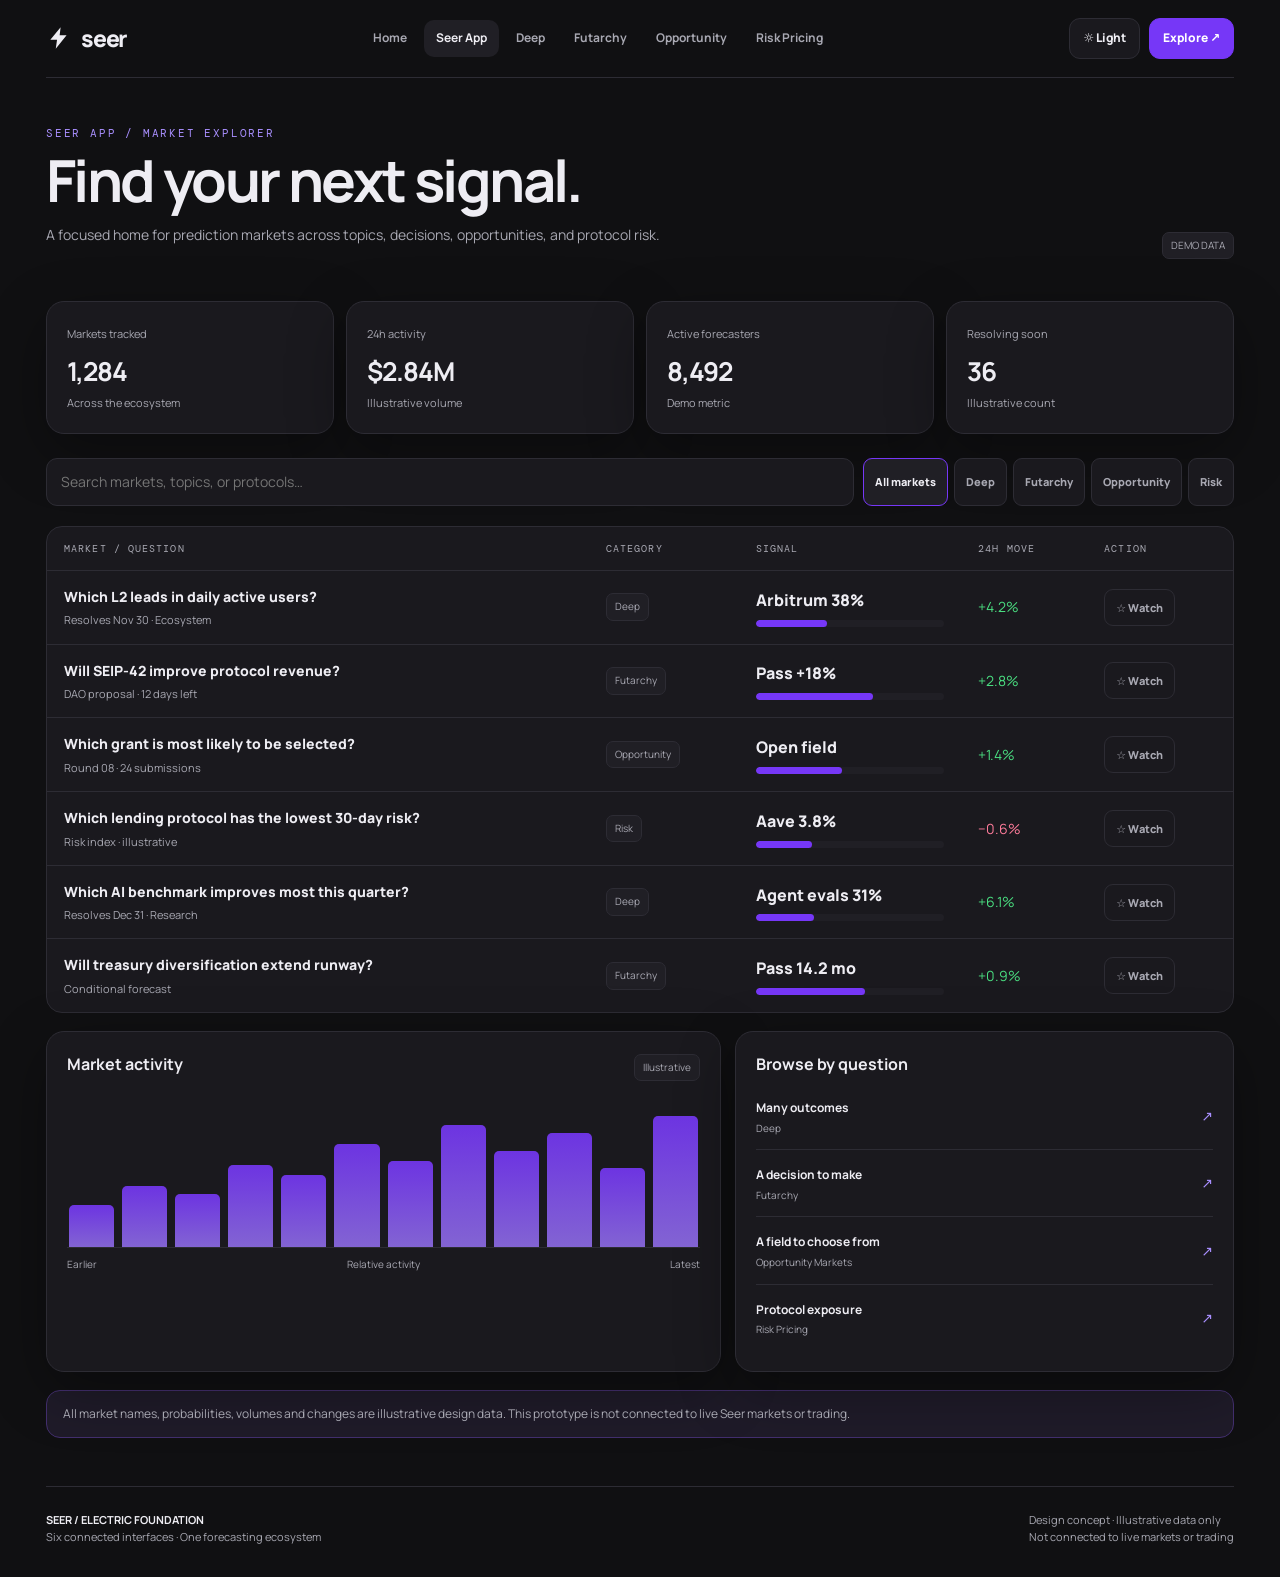
==== commit fdc87a42: "Add files via upload" ====
--- a/app.html
+++ b/app.html
@@ -1 +1 @@
-<!doctype html><html lang="en" data-theme="dark"><head><meta charset="utf-8"><meta name="viewport" content="width=device-width,initial-scale=1"><meta name="theme-color" content="#080a10"><meta name="description" content="A focused home for prediction markets across topics, decisions, opportunities, and protocol risk."><title>Seer App — Explore markets</title><link rel="stylesheet" href="styles.css"></head><body><div class="wrap"><header class="topbar"><a class="brand" href="index.html"><span class="brandmark">S.</span><span>seer<span style="color:var(--accent)">/</span></span></a><nav class="nav"><a class="" href="index.html">Home</a><a class="active" href="app.html">Seer App</a><a class="" href="deep.html">Deep</a><a class="" href="futarchy.html">Futarchy</a><a class="" href="opportunity.html">Opportunity</a><a class="" href="risk.html">Risk Pricing</a></nav><div class="right"><button class="theme" data-theme-toggle>☼ Light</button><a class="btn primary" href="app.html">Explore ↗</a></div></header><main><section class="pagehead"><div><div class="eyebrow">SEER APP / MARKET EXPLORER</div><h1>Find your next signal.</h1><p>A focused home for prediction markets across topics, decisions, opportunities, and protocol risk.</p></div><span class="tag">DEMO DATA</span></section><div class="stats"><div class="stat"><small>Markets tracked</small><strong>1,284</strong><small class="positive">Across the ecosystem</small></div><div class="stat"><small>24h activity</small><strong>$2.84M</strong><small class="positive">Illustrative volume</small></div><div class="stat"><small>Active forecasters</small><strong>8,492</strong><small class="">Demo metric</small></div><div class="stat"><small>Resolving soon</small><strong>36</strong><small class="">Illustrative count</small></div></div><div class="toolbar"><input class="search" data-search placeholder="Search markets, topics, or protocols…"><div class="pills"><button class="pill active" data-filter="all">All markets</button><button class="pill" data-filter="deep">Deep</button><button class="pill" data-filter="futarchy">Futarchy</button><button class="pill" data-filter="opportunity">Opportunity</button><button class="pill" data-filter="risk">Risk</button></div></div><div class="tablewrap"><table><thead><tr><th>Market / question</th><th>Category</th><th>Signal</th><th>24h move</th><th>Action</th></tr></thead><tbody><tr data-row data-category="deep"><td><span class="market">Which L2 leads in daily active users?</span><span class="sub">Resolves Nov 30 · Ecosystem</span></td><td><span class="tag">Deep</span></td><td><span class="prob">Arbitrum 38%</span><div class="bar"><span style="width:38%"></span></div></td><td class="positive">+4.2%</td><td><button class="pill" data-demo-action data-saved="no">☆ Watch</button></td></tr><tr data-row data-category="futarchy"><td><span class="market">Will SEIP-42 improve protocol revenue?</span><span class="sub">DAO proposal · 12 days left</span></td><td><span class="tag">Futarchy</span></td><td><span class="prob">Pass +18%</span><div class="bar"><span style="width:62%"></span></div></td><td class="positive">+2.8%</td><td><button class="pill" data-demo-action data-saved="no">☆ Watch</button></td></tr><tr data-row data-category="opportunity"><td><span class="market">Which grant is most likely to be selected?</span><span class="sub">Round 08 · 24 submissions</span></td><td><span class="tag">Opportunity</span></td><td><span class="prob">Open field</span><div class="bar"><span style="width:46%"></span></div></td><td class="positive">+1.4%</td><td><button class="pill" data-demo-action data-saved="no">☆ Watch</button></td></tr><tr data-row data-category="risk"><td><span class="market">Which lending protocol has the lowest 30-day risk?</span><span class="sub">Risk index · illustrative</span></td><td><span class="tag">Risk</span></td><td><span class="prob">Aave 3.8%</span><div class="bar"><span style="width:30%"></span></div></td><td class="negative">−0.6%</td><td><button class="pill" data-demo-action data-saved="no">☆ Watch</button></td></tr><tr data-row data-category="deep"><td><span class="market">Which AI benchmark improves most this quarter?</span><span class="sub">Resolves Dec 31 · Research</span></td><td><span class="tag">Deep</span></td><td><span class="prob">Agent evals 31%</span><div class="bar"><span style="width:31%"></span></div></td><td class="positive">+6.1%</td><td><button class="pill" data-demo-action data-saved="no">☆ Watch</button></td></tr><tr data-row data-category="futarchy"><td><span class="market">Will treasury diversification extend runway?</span><span class="sub">Conditional forecast</span></td><td><span class="tag">Futarchy</span></td><td><span class="prob">Pass 14.2 mo</span><div class="bar"><span style="width:58%"></span></div></td><td class="positive">+0.9%</td><td><button class="pill" data-demo-action data-saved="no">☆ Watch</button></td></tr></tbody></table></div><div class="cols"><div class="panel"><div class="panelhead"><h3>Market activity</h3><span class="tag">Illustrative</span></div><div class="chart"><span style="height:30%"></span><span style="height:44%"></span><span style="height:38%"></span><span style="height:59%"></span><span style="height:52%"></span><span style="height:74%"></span><span style="height:62%"></span><span style="height:88%"></span><span style="height:69%"></span><span style="height:82%"></span><span style="height:57%"></span><span style="height:94%"></span></div><div class="legend"><span>Earlier</span><span>Relative activity</span><span>Latest</span></div></div><div class="panel"><h3>Browse by question</h3><a class="rowitem" href="deep.html"><div><strong>Many outcomes</strong><small>Deep</small></div><span class="positive">↗</span></a><a class="rowitem" href="futarchy.html"><div><strong>A decision to make</strong><small>Futarchy</small></div><span class="positive">↗</span></a><a class="rowitem" href="opportunity.html"><div><strong>A field to choose from</strong><small>Opportunity Markets</small></div><span class="positive">↗</span></a><a class="rowitem" href="risk.html"><div><strong>Protocol exposure</strong><small>Risk Pricing</small></div><span class="positive">↗</span></a></div></div><div class="callout">All market names, probabilities, volumes and changes are illustrative design data. This prototype is not connected to live Seer markets or trading.</div></main><footer class="footer"><span><strong>SEER / ELECTRIC FOUNDATION</strong><br>Six connected interfaces · One forecasting ecosystem</span><span>Design concept · Illustrative data only<br>Not connected to live markets or trading</span></footer></div><script src="app.js"></script></body></html>+<!doctype html><html lang="en" data-theme="dark"><head><meta charset="utf-8"><meta name="viewport" content="width=device-width,initial-scale=1"><meta name="theme-color" content="#101012"><meta name="description" content="A focused home for prediction markets across topics, decisions, opportunities, and protocol risk."><title>Seer App — Explore markets</title><link rel="stylesheet" href="styles.css"></head><body><div class="wrap"><header class="topbar"><a class="brand" href="index.html"><svg viewBox="0 0 24 24" aria-hidden="true"><path fill="currentColor" d="M13.5 2 4 13.5h6.2L9 22l10-12.5h-6.4z"/></svg><span>seer</span></a><nav class="nav"><a class="" href="index.html">Home</a><a class="active" href="app.html">Seer App</a><a class="" href="deep.html">Deep</a><a class="" href="futarchy.html">Futarchy</a><a class="" href="opportunity.html">Opportunity</a><a class="" href="risk.html">Risk Pricing</a></nav><div class="right"><button class="theme" data-theme-toggle>☼ Light</button><a class="btn primary" href="app.html">Explore ↗</a></div></header><main><section class="pagehead"><div><div class="eyebrow">SEER APP / MARKET EXPLORER</div><h1>Find your next signal.</h1><p>A focused home for prediction markets across topics, decisions, opportunities, and protocol risk.</p></div><span class="tag">DEMO DATA</span></section><div class="stats"><div class="stat"><small>Markets tracked</small><strong>1,284</strong><small >Across the ecosystem</small></div><div class="stat"><small>24h activity</small><strong>$2.84M</strong><small >Illustrative volume</small></div><div class="stat"><small>Active forecasters</small><strong>8,492</strong><small class="">Demo metric</small></div><div class="stat"><small>Resolving soon</small><strong>36</strong><small class="">Illustrative count</small></div></div><div class="toolbar"><input class="search" data-search placeholder="Search markets, topics, or protocols…"><div class="pills"><button class="pill active" data-filter="all">All markets</button><button class="pill" data-filter="deep">Deep</button><button class="pill" data-filter="futarchy">Futarchy</button><button class="pill" data-filter="opportunity">Opportunity</button><button class="pill" data-filter="risk">Risk</button></div></div><div class="tablewrap"><table><thead><tr><th>Market / question</th><th>Category</th><th>Signal</th><th>24h move</th><th>Action</th></tr></thead><tbody><tr data-row data-category="deep"><td><span class="market">Which L2 leads in daily active users?</span><span class="sub">Resolves Nov 30 · Ecosystem</span></td><td><span class="tag">Deep</span></td><td><span class="prob">Arbitrum 38%</span><div class="bar"><span style="width:38%"></span></div></td><td class="up">+4.2%</td><td><button class="pill" data-demo-action data-saved="no">☆ Watch</button></td></tr><tr data-row data-category="futarchy"><td><span class="market">Will SEIP-42 improve protocol revenue?</span><span class="sub">DAO proposal · 12 days left</span></td><td><span class="tag">Futarchy</span></td><td><span class="prob">Pass +18%</span><div class="bar"><span style="width:62%"></span></div></td><td class="up">+2.8%</td><td><button class="pill" data-demo-action data-saved="no">☆ Watch</button></td></tr><tr data-row data-category="opportunity"><td><span class="market">Which grant is most likely to be selected?</span><span class="sub">Round 08 · 24 submissions</span></td><td><span class="tag">Opportunity</span></td><td><span class="prob">Open field</span><div class="bar"><span style="width:46%"></span></div></td><td class="up">+1.4%</td><td><button class="pill" data-demo-action data-saved="no">☆ Watch</button></td></tr><tr data-row data-category="risk"><td><span class="market">Which lending protocol has the lowest 30-day risk?</span><span class="sub">Risk index · illustrative</span></td><td><span class="tag">Risk</span></td><td><span class="prob">Aave 3.8%</span><div class="bar"><span style="width:30%"></span></div></td><td class="negative">−0.6%</td><td><button class="pill" data-demo-action data-saved="no">☆ Watch</button></td></tr><tr data-row data-category="deep"><td><span class="market">Which AI benchmark improves most this quarter?</span><span class="sub">Resolves Dec 31 · Research</span></td><td><span class="tag">Deep</span></td><td><span class="prob">Agent evals 31%</span><div class="bar"><span style="width:31%"></span></div></td><td class="up">+6.1%</td><td><button class="pill" data-demo-action data-saved="no">☆ Watch</button></td></tr><tr data-row data-category="futarchy"><td><span class="market">Will treasury diversification extend runway?</span><span class="sub">Conditional forecast</span></td><td><span class="tag">Futarchy</span></td><td><span class="prob">Pass 14.2 mo</span><div class="bar"><span style="width:58%"></span></div></td><td class="up">+0.9%</td><td><button class="pill" data-demo-action data-saved="no">☆ Watch</button></td></tr></tbody></table></div><div class="cols"><div class="panel"><div class="panelhead"><h3>Market activity</h3><span class="tag">Illustrative</span></div><div class="chart"><span style="height:30%"></span><span style="height:44%"></span><span style="height:38%"></span><span style="height:59%"></span><span style="height:52%"></span><span style="height:74%"></span><span style="height:62%"></span><span style="height:88%"></span><span style="height:69%"></span><span style="height:82%"></span><span style="height:57%"></span><span style="height:94%"></span></div><div class="legend"><span>Earlier</span><span>Relative activity</span><span>Latest</span></div></div><div class="panel"><h3>Browse by question</h3><a class="rowitem" href="deep.html"><div><strong>Many outcomes</strong><small>Deep</small></div><span class="positive">↗</span></a><a class="rowitem" href="futarchy.html"><div><strong>A decision to make</strong><small>Futarchy</small></div><span class="positive">↗</span></a><a class="rowitem" href="opportunity.html"><div><strong>A field to choose from</strong><small>Opportunity Markets</small></div><span class="positive">↗</span></a><a class="rowitem" href="risk.html"><div><strong>Protocol exposure</strong><small>Risk Pricing</small></div><span class="positive">↗</span></a></div></div><div class="callout">All market names, probabilities, volumes and changes are illustrative design data. This prototype is not connected to live Seer markets or trading.</div></main><footer class="footer"><span><strong>SEER / ELECTRIC FOUNDATION</strong><br>Six connected interfaces · One forecasting ecosystem</span><span>Design concept · Illustrative data only<br>Not connected to live markets or trading</span></footer></div><script src="app.js"></script></body></html>
--- a/styles.css
+++ b/styles.css
@@ -1,5 +1,5 @@
 @import url('https://fonts.googleapis.com/css2?family=DM+Mono:wght@400;500&family=Manrope:wght@400;500;600;700;800&display=swap');
-:root{color-scheme:dark;--bg:#080a10;--surface:#10131d;--surface2:#151a27;--line:#282e40;--text:#f3f5fb;--muted:#929bb1;--accent:#c7ff4d;--purple:#a18aff;--cyan:#75e8d4;--red:#ff7c9b;--shadow:0 18px 60px #0005}
-[data-theme=light]{color-scheme:light;--bg:#f5f6f1;--surface:#fff;--surface2:#edf0e7;--line:#dce1d3;--text:#161a19;--muted:#68706a;--accent:#4b6f00;--purple:#7353d8;--cyan:#167e73;--red:#c83f61;--shadow:0 18px 50px #202a1010}
-*{box-sizing:border-box}html{scroll-behavior:smooth}body{margin:0;background:var(--bg);color:var(--text);font:14px/1.55 Manrope,system-ui,sans-serif;transition:background .2s,color .2s}a{color:inherit;text-decoration:none}button,input,select{font:inherit}button{cursor:pointer}.wrap{max-width:1240px;margin:auto;padding:0 26px}.topbar{height:78px;display:flex;align-items:center;justify-content:space-between;gap:22px;border-bottom:1px solid var(--line)}.brand{display:flex;align-items:center;gap:11px;font-size:21px;font-weight:800;letter-spacing:-1.2px;white-space:nowrap}.brandmark{width:35px;height:35px;border-radius:12px;background:var(--accent);color:#151a10;display:grid;place-items:center;font-size:19px;font-weight:900;box-shadow:0 0 28px color-mix(in srgb,var(--accent) 22%,transparent)}.nav{display:flex;gap:5px;align-items:center;overflow-x:auto}.nav a{white-space:nowrap;padding:9px 12px;border-radius:10px;color:var(--muted);font-size:12px;font-weight:700}.nav a:hover,.nav a.active{background:var(--surface2);color:var(--text)}.right{display:flex;gap:9px;align-items:center}.theme,.btn{border:1px solid var(--line);background:var(--surface);color:var(--text);padding:10px 13px;border-radius:11px;font-size:12px;font-weight:800}.btn.primary{background:var(--accent);color:#161b0d;border-color:var(--accent)}.btn:hover,.theme:hover{transform:translateY(-1px)}.eyebrow{color:var(--accent);font:11px 'DM Mono',monospace;letter-spacing:1.8px;text-transform:uppercase}.hero{padding:62px 0 38px;display:grid;grid-template-columns:1.05fr .95fr;gap:34px;align-items:center}.hero h1{font-size:clamp(40px,6vw,76px);line-height:.99;letter-spacing:-4px;margin:17px 0 20px;max-width:760px}.hero h1 em{font-style:normal;color:var(--accent)}.lead{font-size:16px;color:var(--muted);max-width:610px}.actions{display:flex;gap:10px;flex-wrap:wrap;margin-top:25px}.visual{min-height:325px;border:1px solid var(--line);border-radius:24px;background:radial-gradient(ellipse at 52% 40%,color-mix(in srgb,var(--purple) 24%,var(--surface)),var(--surface) 68%);position:relative;overflow:hidden;padding:23px;display:flex;flex-direction:column;justify-content:space-between;box-shadow:var(--shadow)}.visual:before{content:'';position:absolute;width:240px;height:240px;border:1px solid color-mix(in srgb,var(--purple) 55%,transparent);border-radius:50%;left:50%;top:45%;transform:translate(-50%,-50%);box-shadow:0 0 0 30px color-mix(in srgb,var(--purple) 7%,transparent),0 0 0 65px color-mix(in srgb,var(--cyan) 5%,transparent)}.visualtop,.visualbottom{position:relative;z-index:1;display:flex;justify-content:space-between;gap:12px}.mini{background:var(--surface);border:1px solid var(--line);border-radius:12px;padding:11px 13px;font-size:11px}.orbit{position:absolute;z-index:1;left:50%;top:45%;transform:translate(-50%,-50%);width:130px;height:130px;border-radius:50%;background:radial-gradient(circle at 30% 25%,#fff,var(--accent) 10%,var(--purple) 48%,#23233b 72%);box-shadow:0 0 70px color-mix(in srgb,var(--purple) 55%,transparent)}.section{padding:28px 0 40px}.sectionhead{display:flex;justify-content:space-between;align-items:end;gap:15px;margin:12px 0 18px}.sectionhead h2{font-size:26px;letter-spacing:-1.1px;margin:6px 0 0}.muted{color:var(--muted)}.grid{display:grid;grid-template-columns:repeat(3,minmax(0,1fr));gap:14px}.tile,.panel,.stat{background:var(--surface);border:1px solid var(--line);border-radius:18px;padding:20px;box-shadow:var(--shadow)}.tile{transition:.18s;min-height:190px;display:flex;flex-direction:column}.tile:hover{transform:translateY(-3px);border-color:var(--accent)}.tileicon{width:42px;height:42px;display:grid;place-items:center;border-radius:13px;background:var(--surface2);color:var(--accent);font-size:20px;margin-bottom:18px}.tile h3{font-size:17px;margin:0 0 8px}.tile p{font-size:12px;color:var(--muted);margin:0}.tilefoot{display:flex;justify-content:space-between;margin-top:auto;padding-top:23px;color:var(--accent);font:11px 'DM Mono',monospace}.pagehead{padding:48px 0 24px;display:flex;justify-content:space-between;align-items:end;gap:20px}.pagehead h1{font-size:clamp(36px,5vw,58px);letter-spacing:-2.6px;line-height:1.03;margin:10px 0}.pagehead p{color:var(--muted);max-width:650px}.stats{display:grid;grid-template-columns:repeat(4,1fr);gap:12px;margin:18px 0 24px}.stat small{color:var(--muted);font-size:11px}.stat strong{display:block;font-size:26px;letter-spacing:-1px;margin-top:7px}.positive{color:var(--accent)}.negative{color:var(--red)}.toolbar{display:flex;gap:9px;flex-wrap:wrap;margin:20px 0}.search,.select{background:var(--surface);border:1px solid var(--line);border-radius:11px;padding:12px 14px;color:var(--text);min-width:180px}.search{flex:1}.pills{display:flex;gap:6px;flex-wrap:wrap}.pill{border:1px solid var(--line);background:var(--surface);color:var(--muted);border-radius:9px;padding:9px 11px;font-size:11px;font-weight:800}.pill.active{background:var(--surface2);color:var(--text);border-color:var(--accent)}.tablewrap{overflow:auto;border:1px solid var(--line);border-radius:16px;background:var(--surface)}table{width:100%;border-collapse:collapse;min-width:680px}th,td{text-align:left;padding:15px 17px;border-bottom:1px solid var(--line)}th{font:10px 'DM Mono',monospace;color:var(--muted);text-transform:uppercase;letter-spacing:1.1px}tbody tr:last-child td{border-bottom:0}tbody tr:hover{background:var(--surface2)}.market{font-weight:800}.sub{display:block;color:var(--muted);font-size:11px;margin-top:4px}.tag{display:inline-flex;border:1px solid var(--line);background:var(--surface2);padding:5px 8px;border-radius:7px;font-size:10px;color:var(--muted);white-space:nowrap}.prob{font-weight:800;font-size:16px}.bar{height:7px;background:var(--surface2);border-radius:99px;overflow:hidden;min-width:70px;margin-top:7px}.bar span{display:block;height:100%;background:var(--accent);border-radius:99px}.cols{display:grid;grid-template-columns:1.15fr .85fr;gap:14px;margin:18px 0}.panel h3{margin:0 0 6px;font-size:16px}.panelhead{display:flex;justify-content:space-between;align-items:center;gap:12px;margin-bottom:15px}.chart{height:150px;display:flex;align-items:end;gap:8px;border-bottom:1px solid var(--line);padding:10px 2px 0}.chart span{flex:1;min-width:5px;border-radius:5px 5px 0 0;background:linear-gradient(180deg,var(--accent),var(--purple));opacity:.9}.legend{display:flex;justify-content:space-between;font-size:10px;color:var(--muted);margin-top:9px}.rowitem{display:flex;justify-content:space-between;align-items:center;gap:14px;padding:13px 0;border-bottom:1px solid var(--line)}.rowitem:last-child{border:0}.rowitem strong{font-size:12px}.rowitem small{display:block;color:var(--muted);font-size:10px;margin-top:3px}.callout{border:1px solid color-mix(in srgb,var(--accent) 30%,var(--line));background:color-mix(in srgb,var(--accent) 5%,var(--surface));border-radius:14px;padding:14px 16px;color:var(--muted);font-size:12px;margin:18px 0}.footer{border-top:1px solid var(--line);margin-top:48px;padding:24px 0 32px;color:var(--muted);font-size:11px;display:flex;justify-content:space-between;gap:12px;flex-wrap:wrap}.footer strong{color:var(--text)}.outcomes{display:grid;grid-template-columns:repeat(2,1fr);gap:10px}.outcome{border:1px solid var(--line);background:var(--surface2);padding:15px;border-radius:13px}.outcome strong{display:block;font-size:23px;margin:7px 0}.outcome small{color:var(--muted)}.spread{display:grid;grid-template-columns:repeat(3,1fr);gap:12px}.choice{border:1px solid var(--line);border-radius:15px;background:var(--surface);padding:17px}.choice h3{margin:0 0 5px;font-size:14px}.choice .big{font-size:29px;font-weight:800;letter-spacing:-1px}.choice p{font-size:11px;color:var(--muted)}.range{width:100%;accent-color:var(--accent)}
+:root{color-scheme:dark;--bg:#101012;--surface:#1a191e;--surface2:#201f25;--line:#2d2c34;--text:#eeedf3;--muted:#a8a8b2;--accent:#7637f7;--accent-text:#a98fff;--on-accent:#fff;--purple:#8e6ce7;--cyan:#75e8d4;--green:#4ade80;--red:#ff7c9b;--shadow:0 18px 60px #0005}
+[data-theme=light]{color-scheme:light;--bg:#f7f7f9;--surface:#fff;--surface2:#f1f0f5;--line:#e3e1ea;--text:#18171d;--muted:#5c5c66;--accent:#7438fa;--accent-text:#5c2cc0;--on-accent:#fff;--purple:#7438fa;--cyan:#167e73;--green:#15803d;--red:#c83f61;--shadow:0 18px 50px #1a143010}
+*{box-sizing:border-box}html{scroll-behavior:smooth}body{margin:0;background:var(--bg);color:var(--text);font:14px/1.55 Manrope,system-ui,sans-serif;transition:background .2s,color .2s}a{color:inherit;text-decoration:none}button,input,select{font:inherit}button{cursor:pointer}.wrap{max-width:1240px;margin:auto;padding:0 26px}.topbar{height:78px;display:flex;align-items:center;justify-content:space-between;gap:22px;border-bottom:1px solid var(--line)}.brand{display:flex;align-items:center;gap:9px;font-size:23px;font-weight:800;letter-spacing:-1.2px;white-space:nowrap}.brand svg{width:26px;height:26px;flex:none;color:var(--text)}.brandmark{width:35px;height:35px;border-radius:12px;background:var(--accent);color:#151a10;display:grid;place-items:center;font-size:19px;font-weight:900;box-shadow:0 0 28px color-mix(in srgb,var(--accent) 22%,transparent)}.nav{display:flex;gap:5px;align-items:center;overflow-x:auto}.nav a{white-space:nowrap;padding:9px 12px;border-radius:10px;color:var(--muted);font-size:12px;font-weight:700}.nav a:hover,.nav a.active{background:var(--surface2);color:var(--text)}.right{display:flex;gap:9px;align-items:center}.theme,.btn{border:1px solid var(--line);background:var(--surface);color:var(--text);padding:10px 13px;border-radius:11px;font-size:12px;font-weight:800}.btn.primary{background:var(--accent);color:var(--on-accent);border-color:var(--accent)}.btn:hover,.theme:hover{transform:translateY(-1px)}.eyebrow{color:var(--accent-text);font:11px 'DM Mono',monospace;letter-spacing:1.8px;text-transform:uppercase}.hero{padding:62px 0 38px;display:grid;grid-template-columns:1.05fr .95fr;gap:34px;align-items:center}.hero h1{font-size:clamp(40px,6vw,76px);line-height:.99;letter-spacing:-4px;margin:17px 0 20px;max-width:760px}.hero h1 em{font-style:normal;color:var(--accent-text)}.lead{font-size:16px;color:var(--muted);max-width:610px}.actions{display:flex;gap:10px;flex-wrap:wrap;margin-top:25px}.visual{min-height:325px;border:1px solid var(--line);border-radius:24px;background:radial-gradient(ellipse at 52% 40%,color-mix(in srgb,var(--purple) 24%,var(--surface)),var(--surface) 68%);position:relative;overflow:hidden;padding:23px;display:flex;flex-direction:column;justify-content:space-between;box-shadow:var(--shadow)}.visual:before{content:'';position:absolute;width:240px;height:240px;border:1px solid color-mix(in srgb,var(--purple) 55%,transparent);border-radius:50%;left:50%;top:45%;transform:translate(-50%,-50%);box-shadow:0 0 0 30px color-mix(in srgb,var(--purple) 7%,transparent),0 0 0 65px color-mix(in srgb,var(--cyan) 5%,transparent)}.visualtop,.visualbottom{position:relative;z-index:1;display:flex;justify-content:space-between;gap:12px}.mini{background:var(--surface);border:1px solid var(--line);border-radius:12px;padding:11px 13px;font-size:11px}.orbit{position:absolute;z-index:1;left:50%;top:45%;transform:translate(-50%,-50%);width:130px;height:130px;border-radius:50%;background:radial-gradient(circle at 30% 25%,#fff,var(--accent) 10%,var(--purple) 48%,#23233b 72%);box-shadow:0 0 70px color-mix(in srgb,var(--purple) 55%,transparent)}.section{padding:28px 0 40px}.sectionhead{display:flex;justify-content:space-between;align-items:end;gap:15px;margin:12px 0 18px}.sectionhead h2{font-size:26px;letter-spacing:-1.1px;margin:6px 0 0}.muted{color:var(--muted)}.grid{display:grid;grid-template-columns:repeat(3,minmax(0,1fr));gap:14px}.tile,.panel,.stat{background:var(--surface);border:1px solid var(--line);border-radius:18px;padding:20px;box-shadow:var(--shadow)}.tile{transition:.18s;min-height:190px;display:flex;flex-direction:column}.tile:hover{transform:translateY(-3px);border-color:var(--accent)}.tileicon{width:42px;height:42px;display:grid;place-items:center;border-radius:13px;background:var(--surface2);color:var(--accent-text);font-size:20px;margin-bottom:18px}.tile h3{font-size:17px;margin:0 0 8px}.tile p{font-size:12px;color:var(--muted);margin:0}.tilefoot{display:flex;justify-content:space-between;margin-top:auto;padding-top:23px;color:var(--accent-text);font:11px 'DM Mono',monospace}.pagehead{padding:48px 0 24px;display:flex;justify-content:space-between;align-items:end;gap:20px}.pagehead h1{font-size:clamp(36px,5vw,58px);letter-spacing:-2.6px;line-height:1.03;margin:10px 0}.pagehead p{color:var(--muted);max-width:650px}.stats{display:grid;grid-template-columns:repeat(4,1fr);gap:12px;margin:18px 0 24px}.stat small{color:var(--muted);font-size:11px}.stat strong{display:block;font-size:26px;letter-spacing:-1px;margin-top:7px}.positive{color:var(--accent-text)}.up{color:var(--green)}.negative{color:var(--red)}.toolbar{display:flex;gap:9px;flex-wrap:wrap;margin:20px 0}.search,.select{background:var(--surface);border:1px solid var(--line);border-radius:11px;padding:12px 14px;color:var(--text);min-width:180px}.search{flex:1}.pills{display:flex;gap:6px;flex-wrap:wrap}.pill{border:1px solid var(--line);background:var(--surface);color:var(--muted);border-radius:9px;padding:9px 11px;font-size:11px;font-weight:800}.pill.active{background:var(--surface2);color:var(--text);border-color:var(--accent)}.tablewrap{overflow:auto;border:1px solid var(--line);border-radius:16px;background:var(--surface)}table{width:100%;border-collapse:collapse;min-width:680px}th,td{text-align:left;padding:15px 17px;border-bottom:1px solid var(--line)}th{font:10px 'DM Mono',monospace;color:var(--muted);text-transform:uppercase;letter-spacing:1.1px}tbody tr:last-child td{border-bottom:0}tbody tr:hover{background:var(--surface2)}.market{font-weight:800}.sub{display:block;color:var(--muted);font-size:11px;margin-top:4px}.tag{display:inline-flex;border:1px solid var(--line);background:var(--surface2);padding:5px 8px;border-radius:7px;font-size:10px;color:var(--muted);white-space:nowrap}.prob{font-weight:800;font-size:16px}.bar{height:7px;background:var(--surface2);border-radius:99px;overflow:hidden;min-width:70px;margin-top:7px}.bar span{display:block;height:100%;background:var(--accent);border-radius:99px}.cols{display:grid;grid-template-columns:1.15fr .85fr;gap:14px;margin:18px 0}.panel h3{margin:0 0 6px;font-size:16px}.panelhead{display:flex;justify-content:space-between;align-items:center;gap:12px;margin-bottom:15px}.chart{height:150px;display:flex;align-items:end;gap:8px;border-bottom:1px solid var(--line);padding:10px 2px 0}.chart span{flex:1;min-width:5px;border-radius:5px 5px 0 0;background:linear-gradient(180deg,var(--accent),var(--purple));opacity:.9}.legend{display:flex;justify-content:space-between;font-size:10px;color:var(--muted);margin-top:9px}.rowitem{display:flex;justify-content:space-between;align-items:center;gap:14px;padding:13px 0;border-bottom:1px solid var(--line)}.rowitem:last-child{border:0}.rowitem strong{font-size:12px}.rowitem small{display:block;color:var(--muted);font-size:10px;margin-top:3px}.callout{border:1px solid color-mix(in srgb,var(--accent) 30%,var(--line));background:color-mix(in srgb,var(--accent) 5%,var(--surface));border-radius:14px;padding:14px 16px;color:var(--muted);font-size:12px;margin:18px 0}.footer{border-top:1px solid var(--line);margin-top:48px;padding:24px 0 32px;color:var(--muted);font-size:11px;display:flex;justify-content:space-between;gap:12px;flex-wrap:wrap}.footer strong{color:var(--text)}.outcomes{display:grid;grid-template-columns:repeat(2,1fr);gap:10px}.outcome{border:1px solid var(--line);background:var(--surface2);padding:15px;border-radius:13px}.outcome strong{display:block;font-size:23px;margin:7px 0}.outcome small{color:var(--muted)}.spread{display:grid;grid-template-columns:repeat(3,1fr);gap:12px}.choice{border:1px solid var(--line);border-radius:15px;background:var(--surface);padding:17px}.choice h3{margin:0 0 5px;font-size:14px}.choice .big{font-size:29px;font-weight:800;letter-spacing:-1px}.choice p{font-size:11px;color:var(--muted)}.range{width:100%;accent-color:var(--accent)}
 @media(max-width:900px){.topbar{height:auto;padding:15px 0;flex-wrap:wrap}.nav{order:3;width:100%;padding-bottom:3px}.hero{grid-template-columns:1fr;padding-top:42px}.visual{min-height:260px}.grid{grid-template-columns:repeat(2,minmax(0,1fr))}.cols{grid-template-columns:1fr}.stats{grid-template-columns:repeat(2,1fr)}}@media(max-width:560px){.wrap{padding:0 15px}.right{margin-left:auto}.brand{font-size:19px}.theme{padding:9px}.hero h1{font-size:45px;letter-spacing:-2.5px}.pagehead{align-items:start;flex-direction:column;padding-top:32px}.grid,.spread{grid-template-columns:1fr}.stats{gap:8px}.stat{padding:14px}.stat strong{font-size:22px}.sectionhead h2{font-size:23px}.outcomes{grid-template-columns:1fr}.footer{margin-top:30px}}
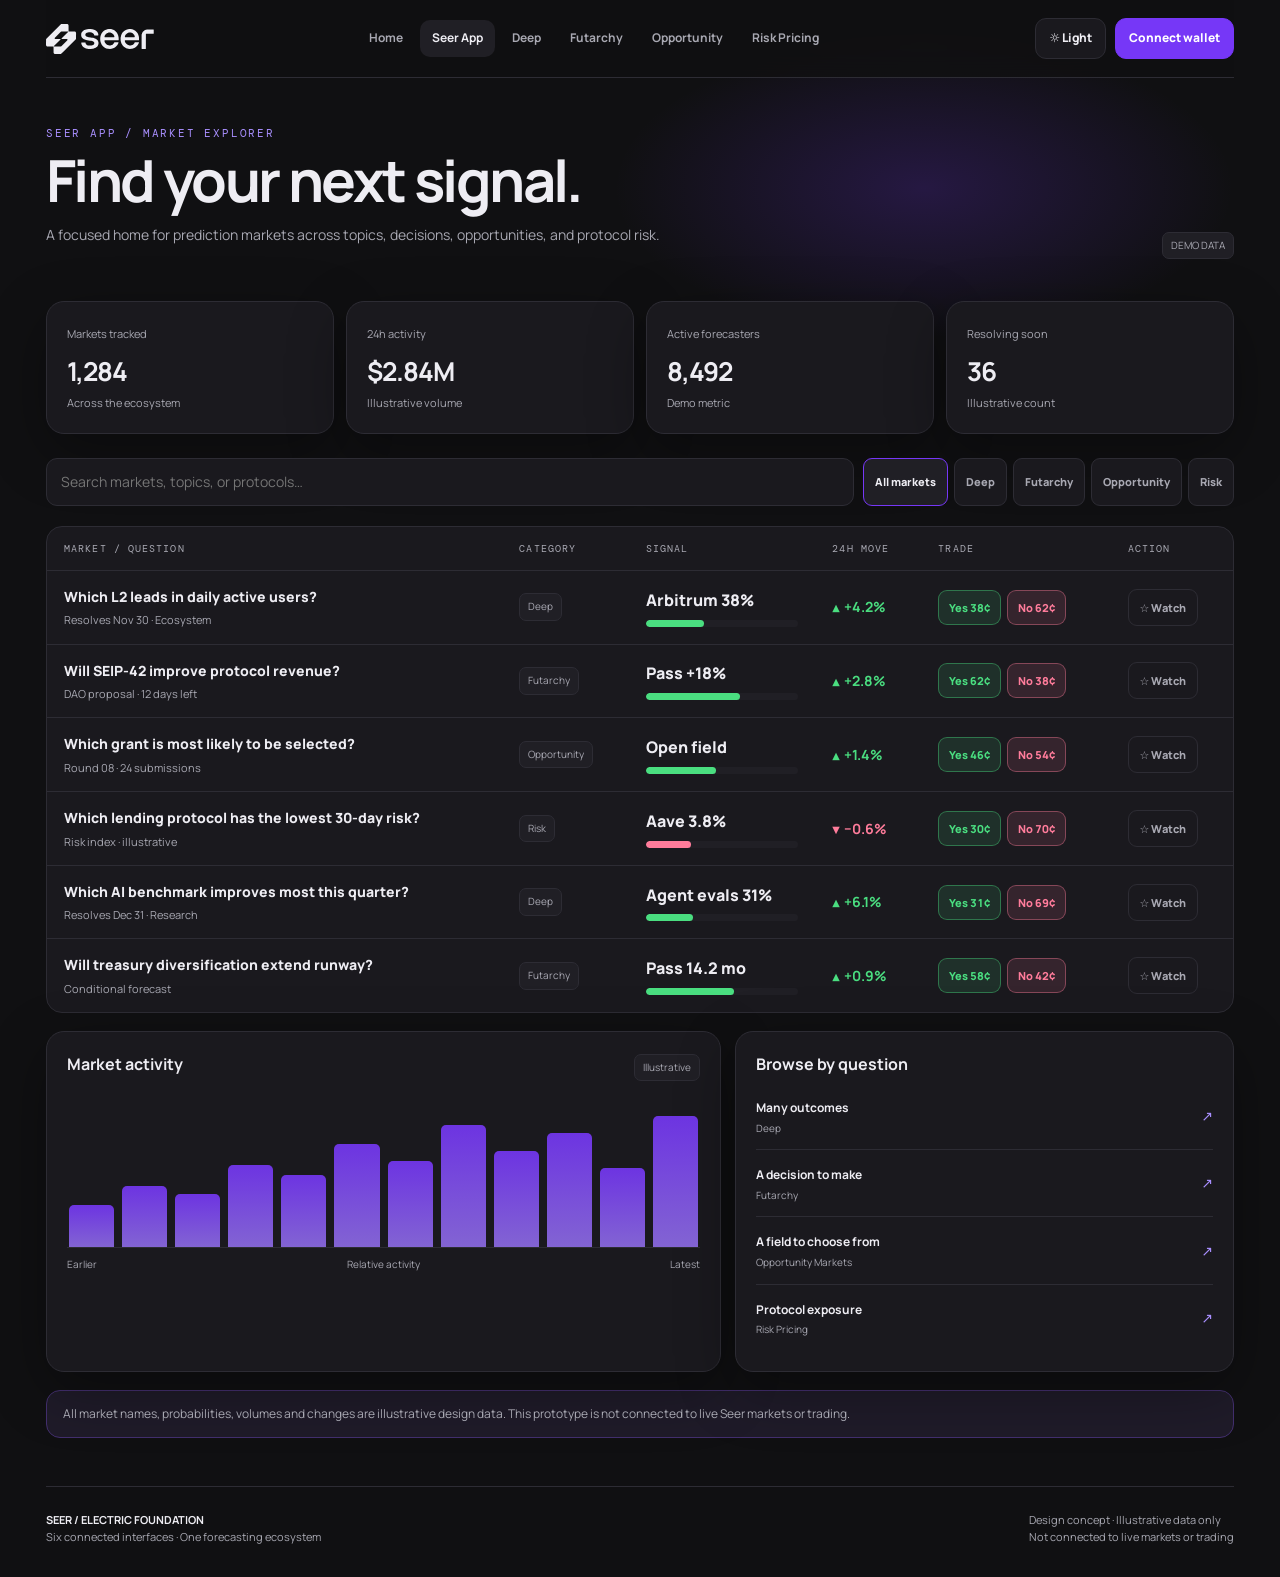
==== commit bc82fc2c: "Add files via upload" ====
--- a/app.html
+++ b/app.html
@@ -1 +1 @@
-<!doctype html><html lang="en" data-theme="dark"><head><meta charset="utf-8"><meta name="viewport" content="width=device-width,initial-scale=1"><meta name="theme-color" content="#101012"><meta name="description" content="A focused home for prediction markets across topics, decisions, opportunities, and protocol risk."><title>Seer App — Explore markets</title><link rel="stylesheet" href="styles.css"></head><body><div class="wrap"><header class="topbar"><a class="brand" href="index.html"><svg viewBox="0 0 24 24" aria-hidden="true"><path fill="currentColor" d="M13.5 2 4 13.5h6.2L9 22l10-12.5h-6.4z"/></svg><span>seer</span></a><nav class="nav"><a class="" href="index.html">Home</a><a class="active" href="app.html">Seer App</a><a class="" href="deep.html">Deep</a><a class="" href="futarchy.html">Futarchy</a><a class="" href="opportunity.html">Opportunity</a><a class="" href="risk.html">Risk Pricing</a></nav><div class="right"><button class="theme" data-theme-toggle>☼ Light</button><a class="btn primary" href="app.html">Explore ↗</a></div></header><main><section class="pagehead"><div><div class="eyebrow">SEER APP / MARKET EXPLORER</div><h1>Find your next signal.</h1><p>A focused home for prediction markets across topics, decisions, opportunities, and protocol risk.</p></div><span class="tag">DEMO DATA</span></section><div class="stats"><div class="stat"><small>Markets tracked</small><strong>1,284</strong><small >Across the ecosystem</small></div><div class="stat"><small>24h activity</small><strong>$2.84M</strong><small >Illustrative volume</small></div><div class="stat"><small>Active forecasters</small><strong>8,492</strong><small class="">Demo metric</small></div><div class="stat"><small>Resolving soon</small><strong>36</strong><small class="">Illustrative count</small></div></div><div class="toolbar"><input class="search" data-search placeholder="Search markets, topics, or protocols…"><div class="pills"><button class="pill active" data-filter="all">All markets</button><button class="pill" data-filter="deep">Deep</button><button class="pill" data-filter="futarchy">Futarchy</button><button class="pill" data-filter="opportunity">Opportunity</button><button class="pill" data-filter="risk">Risk</button></div></div><div class="tablewrap"><table><thead><tr><th>Market / question</th><th>Category</th><th>Signal</th><th>24h move</th><th>Action</th></tr></thead><tbody><tr data-row data-category="deep"><td><span class="market">Which L2 leads in daily active users?</span><span class="sub">Resolves Nov 30 · Ecosystem</span></td><td><span class="tag">Deep</span></td><td><span class="prob">Arbitrum 38%</span><div class="bar"><span style="width:38%"></span></div></td><td class="up">+4.2%</td><td><button class="pill" data-demo-action data-saved="no">☆ Watch</button></td></tr><tr data-row data-category="futarchy"><td><span class="market">Will SEIP-42 improve protocol revenue?</span><span class="sub">DAO proposal · 12 days left</span></td><td><span class="tag">Futarchy</span></td><td><span class="prob">Pass +18%</span><div class="bar"><span style="width:62%"></span></div></td><td class="up">+2.8%</td><td><button class="pill" data-demo-action data-saved="no">☆ Watch</button></td></tr><tr data-row data-category="opportunity"><td><span class="market">Which grant is most likely to be selected?</span><span class="sub">Round 08 · 24 submissions</span></td><td><span class="tag">Opportunity</span></td><td><span class="prob">Open field</span><div class="bar"><span style="width:46%"></span></div></td><td class="up">+1.4%</td><td><button class="pill" data-demo-action data-saved="no">☆ Watch</button></td></tr><tr data-row data-category="risk"><td><span class="market">Which lending protocol has the lowest 30-day risk?</span><span class="sub">Risk index · illustrative</span></td><td><span class="tag">Risk</span></td><td><span class="prob">Aave 3.8%</span><div class="bar"><span style="width:30%"></span></div></td><td class="negative">−0.6%</td><td><button class="pill" data-demo-action data-saved="no">☆ Watch</button></td></tr><tr data-row data-category="deep"><td><span class="market">Which AI benchmark improves most this quarter?</span><span class="sub">Resolves Dec 31 · Research</span></td><td><span class="tag">Deep</span></td><td><span class="prob">Agent evals 31%</span><div class="bar"><span style="width:31%"></span></div></td><td class="up">+6.1%</td><td><button class="pill" data-demo-action data-saved="no">☆ Watch</button></td></tr><tr data-row data-category="futarchy"><td><span class="market">Will treasury diversification extend runway?</span><span class="sub">Conditional forecast</span></td><td><span class="tag">Futarchy</span></td><td><span class="prob">Pass 14.2 mo</span><div class="bar"><span style="width:58%"></span></div></td><td class="up">+0.9%</td><td><button class="pill" data-demo-action data-saved="no">☆ Watch</button></td></tr></tbody></table></div><div class="cols"><div class="panel"><div class="panelhead"><h3>Market activity</h3><span class="tag">Illustrative</span></div><div class="chart"><span style="height:30%"></span><span style="height:44%"></span><span style="height:38%"></span><span style="height:59%"></span><span style="height:52%"></span><span style="height:74%"></span><span style="height:62%"></span><span style="height:88%"></span><span style="height:69%"></span><span style="height:82%"></span><span style="height:57%"></span><span style="height:94%"></span></div><div class="legend"><span>Earlier</span><span>Relative activity</span><span>Latest</span></div></div><div class="panel"><h3>Browse by question</h3><a class="rowitem" href="deep.html"><div><strong>Many outcomes</strong><small>Deep</small></div><span class="positive">↗</span></a><a class="rowitem" href="futarchy.html"><div><strong>A decision to make</strong><small>Futarchy</small></div><span class="positive">↗</span></a><a class="rowitem" href="opportunity.html"><div><strong>A field to choose from</strong><small>Opportunity Markets</small></div><span class="positive">↗</span></a><a class="rowitem" href="risk.html"><div><strong>Protocol exposure</strong><small>Risk Pricing</small></div><span class="positive">↗</span></a></div></div><div class="callout">All market names, probabilities, volumes and changes are illustrative design data. This prototype is not connected to live Seer markets or trading.</div></main><footer class="footer"><span><strong>SEER / ELECTRIC FOUNDATION</strong><br>Six connected interfaces · One forecasting ecosystem</span><span>Design concept · Illustrative data only<br>Not connected to live markets or trading</span></footer></div><script src="app.js"></script></body></html>+<!doctype html><html lang="en" data-theme="dark"><head><meta charset="utf-8"><meta name="viewport" content="width=device-width,initial-scale=1"><meta name="theme-color" content="#101012"><meta name="description" content="A focused home for prediction markets across topics, decisions, opportunities, and protocol risk."><title>Seer App — Explore markets</title><link rel="icon" href="data:image/svg+xml,%3Csvg xmlns=%22http://www.w3.org/2000/svg%22 viewBox=%22-12 -12 124.4 124%22%3E%3Cpath fill=%22%237637f7%22 fill-rule=%22evenodd%22 d=%22M71.8 0.2 51.2 0.0 49.6 0.7 1.3 49.0 0.2 50.8 0.0 70.6 0.5 72.0 2.3 74.1 3.8 74.7 23.3 74.7 24.4 75.0 25.1 75.8 25.3 95.9 26.0 97.7 27.5 99.1 29.1 100.0 48.7 100.0 50.8 99.1 98.7 51.5 100.0 49.6 100.2 28.9 98.4 26.0 95.7 25.0 76.8 25.0 75.8 24.6 75.2 23.9 75.2 4.8 74.0 1.6ZM74.0 24.8 74.3 25.3 73.6 26.8 51.9 48.7 51.9 49.4 52.4 49.9 69.8 50.1 70.6 50.4 71.6 51.9 71.5 53.7 70.4 55.1 50.4 74.7 48.8 75.0 27.5 75.0 26.6 74.7 26.2 74.1 26.4 73.6 48.5 51.5 48.5 50.6 47.8 50.1 30.9 50.1 28.9 48.5 28.5 47.6 28.9 46.3 49.4 25.7 51.0 24.8Z%22/%3E%3C/svg%3E"><link rel="stylesheet" href="styles.css?v=6"></head><body><div class="wrap"><header class="topbar"><a class="brand" href="index.html" aria-label="Seer home"><svg class="logo" viewBox="0 0 359.1 100" role="img" aria-label="Seer"><path fill="currentColor" fill-rule="evenodd" d="M358.3 18.5 336.8 18.5 333.4 19.0 330.2 20.3 326.8 22.3 323.0 26.0 320.5 29.8 319.9 32.1 319.0 33.9 318.7 37.9 318.7 82.0 319.4 83.1 331.6 83.3 332.3 83.1 332.9 82.4 333.0 33.4 334.1 32.7 358.5 32.5 359.1 31.4 359.1 19.7 358.9 19.0ZM273.2 17.2 267.9 18.9 264.5 20.5 260.7 23.0 255.8 27.8 253.1 31.8 252.4 33.6 251.5 34.8 251.0 37.0 250.3 38.2 249.6 42.5 249.0 43.8 248.7 46.9 248.8 54.8 250.1 60.7 251.2 63.0 251.5 64.6 253.1 67.9 256.9 73.1 261.0 77.0 266.2 80.3 267.7 80.6 269.5 81.7 271.6 82.0 273.4 82.8 279.2 83.3 285.6 82.9 290.7 81.7 293.0 80.4 294.4 80.1 297.3 78.5 300.5 76.1 304.7 72.0 308.4 66.2 309.2 63.6 309.9 62.1 309.9 61.2 308.8 60.5 296.8 60.7 296.1 61.2 293.9 65.0 291.7 67.3 289.9 68.8 287.8 70.0 284.6 71.1 282.2 71.5 278.6 71.5 274.3 70.4 272.7 69.3 270.7 68.6 267.0 65.4 264.3 61.6 263.9 59.8 262.8 57.3 262.8 55.1 263.7 54.4 309.3 54.4 310.1 53.9 310.2 53.3 309.9 43.4 308.3 37.2 307.5 35.9 307.2 34.3 305.4 30.9 302.7 27.1 297.7 22.3 291.7 18.9 289.4 18.3 287.6 17.4 281.9 16.7 277.9 16.7ZM263.0 41.3 264.6 37.0 267.1 33.9 270.0 31.4 272.5 30.0 276.1 28.7 282.6 28.5 287.6 30.3 289.8 31.8 292.8 34.8 294.3 36.8 295.5 39.7 295.9 41.1 295.9 42.9 295.5 43.6 294.6 44.2 264.6 44.2 263.7 44.0 263.0 43.3ZM204.1 17.4 202.7 18.1 199.8 18.9 194.3 21.9 192.1 23.5 188.7 26.9 185.6 31.1 182.8 36.8 182.0 40.4 181.3 42.2 180.8 46.9 180.8 52.4 181.1 56.7 182.8 62.7 185.3 68.0 188.3 72.5 191.7 75.9 195.0 78.5 200.5 81.3 206.5 82.9 213.3 83.3 218.7 82.8 226.2 80.3 229.4 78.5 233.4 75.4 238.1 70.2 241.1 64.5 241.8 61.2 241.1 60.7 228.9 60.7 228.2 61.2 225.5 65.4 222.1 68.8 219.0 70.4 214.5 71.5 211.8 71.6 205.7 70.2 203.1 68.8 199.8 66.2 196.8 62.3 195.5 59.4 195.0 57.1 195.2 54.9 195.9 54.4 241.7 54.2 242.4 53.1 242.2 46.0 240.9 39.0 239.1 34.3 236.4 29.3 232.5 24.6 229.1 21.7 224.4 19.0 223.2 18.9 220.1 17.6 215.8 16.9 209.2 16.7ZM195.2 40.9 196.9 36.6 198.4 34.6 201.8 31.6 204.7 30.0 206.3 29.6 208.1 28.7 214.5 28.5 216.3 28.9 219.9 30.5 224.1 33.8 225.5 35.5 226.9 38.1 228.0 41.5 228.0 42.9 227.1 44.0 225.7 44.2 196.4 44.2 195.9 44.0 195.2 43.1ZM127.6 20.1 124.2 22.3 120.8 25.5 119.4 27.5 118.0 30.3 117.4 33.0 117.2 37.7 118.0 41.8 119.6 44.9 121.2 46.9 125.0 49.7 131.2 52.6 134.1 53.1 137.3 54.2 142.0 54.8 146.3 55.7 150.8 56.0 156.0 57.6 158.5 59.2 160.3 61.2 160.9 62.5 160.9 65.7 159.4 68.2 157.1 70.2 151.7 71.8 143.6 72.0 139.5 71.3 136.1 69.8 134.5 68.6 132.1 65.2 131.8 62.7 131.2 61.9 118.5 61.8 117.8 62.3 117.6 62.8 118.0 66.4 119.4 70.4 121.2 73.4 124.2 76.7 126.9 78.6 128.4 79.2 129.6 80.1 133.6 81.5 137.2 82.2 138.4 82.8 141.3 83.1 148.7 83.3 155.7 82.6 160.0 81.5 162.3 80.4 164.1 80.1 168.9 77.0 171.3 74.7 173.2 71.6 174.9 67.0 175.0 62.3 174.7 59.8 173.8 58.0 173.6 56.9 172.0 54.4 169.1 51.5 165.4 49.0 163.2 48.5 161.2 47.4 159.1 47.0 156.9 46.1 152.4 45.6 148.8 44.7 142.5 44.2 137.2 42.7 134.5 41.3 132.1 39.1 131.2 36.8 131.2 34.8 132.5 31.6 134.3 30.2 136.6 28.9 142.7 27.8 147.8 27.8 152.2 28.5 156.6 30.5 159.2 33.2 160.1 35.2 160.7 37.3 161.4 38.2 173.4 38.2 174.3 37.5 174.5 35.2 173.4 31.1 171.8 27.8 170.6 26.0 168.9 24.2 165.9 21.7 160.3 19.0 154.8 17.4 148.3 16.7 142.9 16.7 137.2 17.2 130.7 18.9 128.7 19.9ZM71.8 0.2 51.2 0.0 49.6 0.7 1.3 49.0 0.2 50.8 0.0 70.6 0.5 72.0 2.3 74.1 3.8 74.7 23.3 74.7 24.4 75.0 25.1 75.8 25.3 95.9 26.0 97.7 27.5 99.1 29.1 100.0 48.7 100.0 50.8 99.1 53.7 96.2 54.4 95.9 98.7 51.5 100.0 49.6 100.2 28.9 99.8 28.0 98.4 26.0 95.7 25.0 76.8 25.0 75.8 24.6 75.2 23.9 75.2 4.8 74.0 1.6ZM74.0 24.8 74.3 25.3 73.6 26.8 52.4 47.8 51.9 48.7 51.9 49.4 52.4 49.9 69.8 50.1 70.6 50.4 71.6 51.9 71.5 53.7 70.4 55.1 51.2 74.3 48.8 75.0 27.5 75.0 26.6 74.7 26.2 74.1 26.4 73.6 48.5 51.5 48.5 50.6 47.8 50.1 30.9 50.1 28.9 48.5 28.5 47.6 28.9 46.3 49.4 25.7 51.0 24.8Z"/></svg></a><nav class="nav"><a class="" href="index.html">Home</a><a class="active" href="app.html">Seer App</a><a class="" href="deep.html">Deep</a><a class="" href="futarchy.html">Futarchy</a><a class="" href="opportunity.html">Opportunity</a><a class="" href="risk.html">Risk Pricing</a></nav><div class="right"><button class="theme" data-theme-toggle>☼ Light</button><button class="btn primary wallet" data-wallet><span class="dot"></span><span data-wallet-label>Connect<span class="wl"> wallet</span></span></button><button class="menu" data-menu aria-label="Open menu" aria-expanded="false">☰</button></div></header><main><section class="pagehead"><div><div class="eyebrow">SEER APP / MARKET EXPLORER</div><h1>Find your next signal.</h1><p>A focused home for prediction markets across topics, decisions, opportunities, and protocol risk.</p></div><span class="tag">DEMO DATA</span></section><div class="stats"><div class="stat"><small>Markets tracked</small><strong>1,284</strong><small >Across the ecosystem</small></div><div class="stat"><small>24h activity</small><strong>$2.84M</strong><small >Illustrative volume</small></div><div class="stat"><small>Active forecasters</small><strong>8,492</strong><small class="">Demo metric</small></div><div class="stat"><small>Resolving soon</small><strong>36</strong><small class="">Illustrative count</small></div></div><div class="toolbar"><input class="search" data-search placeholder="Search markets, topics, or protocols…"><div class="pills"><button class="pill active" data-filter="all">All markets</button><button class="pill" data-filter="deep">Deep</button><button class="pill" data-filter="futarchy">Futarchy</button><button class="pill" data-filter="opportunity">Opportunity</button><button class="pill" data-filter="risk">Risk</button></div></div><div class="tablewrap"><table class="wide"><thead><tr><th>Market / question</th><th>Category</th><th>Signal</th><th>24h move</th><th>Trade</th><th>Action</th></tr></thead><tbody><tr data-row data-category="deep"><td><span class="market">Which L2 leads in daily active users?</span><span class="sub">Resolves Nov 30 · Ecosystem</span></td><td><span class="tag">Deep</span></td><td><span class="prob">Arbitrum 38%</span><div class="bar"><span style="width:38%"></span></div></td><td class="up">+4.2%</td><td><div class="trade"><button class="tr yes" data-trade="Yes" data-price="38">Yes 38¢</button><button class="tr no" data-trade="No" data-price="62">No 62¢</button></div></td><td><button class="pill" data-demo-action data-saved="no">☆ Watch</button></td></tr><tr data-row data-category="futarchy"><td><span class="market">Will SEIP-42 improve protocol revenue?</span><span class="sub">DAO proposal · 12 days left</span></td><td><span class="tag">Futarchy</span></td><td><span class="prob">Pass +18%</span><div class="bar"><span style="width:62%"></span></div></td><td class="up">+2.8%</td><td><div class="trade"><button class="tr yes" data-trade="Yes" data-price="62">Yes 62¢</button><button class="tr no" data-trade="No" data-price="38">No 38¢</button></div></td><td><button class="pill" data-demo-action data-saved="no">☆ Watch</button></td></tr><tr data-row data-category="opportunity"><td><span class="market">Which grant is most likely to be selected?</span><span class="sub">Round 08 · 24 submissions</span></td><td><span class="tag">Opportunity</span></td><td><span class="prob">Open field</span><div class="bar"><span style="width:46%"></span></div></td><td class="up">+1.4%</td><td><div class="trade"><button class="tr yes" data-trade="Yes" data-price="46">Yes 46¢</button><button class="tr no" data-trade="No" data-price="54">No 54¢</button></div></td><td><button class="pill" data-demo-action data-saved="no">☆ Watch</button></td></tr><tr data-row data-category="risk"><td><span class="market">Which lending protocol has the lowest 30-day risk?</span><span class="sub">Risk index · illustrative</span></td><td><span class="tag">Risk</span></td><td><span class="prob">Aave 3.8%</span><div class="bar"><span style="width:30%"></span></div></td><td class="negative">−0.6%</td><td><div class="trade"><button class="tr yes" data-trade="Yes" data-price="30">Yes 30¢</button><button class="tr no" data-trade="No" data-price="70">No 70¢</button></div></td><td><button class="pill" data-demo-action data-saved="no">☆ Watch</button></td></tr><tr data-row data-category="deep"><td><span class="market">Which AI benchmark improves most this quarter?</span><span class="sub">Resolves Dec 31 · Research</span></td><td><span class="tag">Deep</span></td><td><span class="prob">Agent evals 31%</span><div class="bar"><span style="width:31%"></span></div></td><td class="up">+6.1%</td><td><div class="trade"><button class="tr yes" data-trade="Yes" data-price="31">Yes 31¢</button><button class="tr no" data-trade="No" data-price="69">No 69¢</button></div></td><td><button class="pill" data-demo-action data-saved="no">☆ Watch</button></td></tr><tr data-row data-category="futarchy"><td><span class="market">Will treasury diversification extend runway?</span><span class="sub">Conditional forecast</span></td><td><span class="tag">Futarchy</span></td><td><span class="prob">Pass 14.2 mo</span><div class="bar"><span style="width:58%"></span></div></td><td class="up">+0.9%</td><td><div class="trade"><button class="tr yes" data-trade="Yes" data-price="58">Yes 58¢</button><button class="tr no" data-trade="No" data-price="42">No 42¢</button></div></td><td><button class="pill" data-demo-action data-saved="no">☆ Watch</button></td></tr></tbody></table></div><div class="cols"><div class="panel"><div class="panelhead"><h3>Market activity</h3><span class="tag">Illustrative</span></div><div class="chart"><span style="height:30%"></span><span style="height:44%"></span><span style="height:38%"></span><span style="height:59%"></span><span style="height:52%"></span><span style="height:74%"></span><span style="height:62%"></span><span style="height:88%"></span><span style="height:69%"></span><span style="height:82%"></span><span style="height:57%"></span><span style="height:94%"></span></div><div class="legend"><span>Earlier</span><span>Relative activity</span><span>Latest</span></div></div><div class="panel"><h3>Browse by question</h3><a class="rowitem" href="deep.html"><div><strong>Many outcomes</strong><small>Deep</small></div><span class="positive">↗</span></a><a class="rowitem" href="futarchy.html"><div><strong>A decision to make</strong><small>Futarchy</small></div><span class="positive">↗</span></a><a class="rowitem" href="opportunity.html"><div><strong>A field to choose from</strong><small>Opportunity Markets</small></div><span class="positive">↗</span></a><a class="rowitem" href="risk.html"><div><strong>Protocol exposure</strong><small>Risk Pricing</small></div><span class="positive">↗</span></a></div></div><div class="callout">All market names, probabilities, volumes and changes are illustrative design data. This prototype is not connected to live Seer markets or trading.</div></main><footer class="footer"><span><strong>SEER / ELECTRIC FOUNDATION</strong><br>Six connected interfaces · One forecasting ecosystem</span><span>Design concept · Illustrative data only<br>Not connected to live markets or trading</span></footer></div><script src="app.js?v=6"></script></body></html>
--- a/styles.css
+++ b/styles.css
@@ -1,5 +1,43 @@
-@import url('https://fonts.googleapis.com/css2?family=DM+Mono:wght@400;500&family=Manrope:wght@400;500;600;700;800&display=swap');
-:root{color-scheme:dark;--bg:#101012;--surface:#1a191e;--surface2:#201f25;--line:#2d2c34;--text:#eeedf3;--muted:#a8a8b2;--accent:#7637f7;--accent-text:#a98fff;--on-accent:#fff;--purple:#8e6ce7;--cyan:#75e8d4;--green:#4ade80;--red:#ff7c9b;--shadow:0 18px 60px #0005}
-[data-theme=light]{color-scheme:light;--bg:#f7f7f9;--surface:#fff;--surface2:#f1f0f5;--line:#e3e1ea;--text:#18171d;--muted:#5c5c66;--accent:#7438fa;--accent-text:#5c2cc0;--on-accent:#fff;--purple:#7438fa;--cyan:#167e73;--green:#15803d;--red:#c83f61;--shadow:0 18px 50px #1a143010}
-*{box-sizing:border-box}html{scroll-behavior:smooth}body{margin:0;background:var(--bg);color:var(--text);font:14px/1.55 Manrope,system-ui,sans-serif;transition:background .2s,color .2s}a{color:inherit;text-decoration:none}button,input,select{font:inherit}button{cursor:pointer}.wrap{max-width:1240px;margin:auto;padding:0 26px}.topbar{height:78px;display:flex;align-items:center;justify-content:space-between;gap:22px;border-bottom:1px solid var(--line)}.brand{display:flex;align-items:center;gap:9px;font-size:23px;font-weight:800;letter-spacing:-1.2px;white-space:nowrap}.brand svg{width:26px;height:26px;flex:none;color:var(--text)}.brandmark{width:35px;height:35px;border-radius:12px;background:var(--accent);color:#151a10;display:grid;place-items:center;font-size:19px;font-weight:900;box-shadow:0 0 28px color-mix(in srgb,var(--accent) 22%,transparent)}.nav{display:flex;gap:5px;align-items:center;overflow-x:auto}.nav a{white-space:nowrap;padding:9px 12px;border-radius:10px;color:var(--muted);font-size:12px;font-weight:700}.nav a:hover,.nav a.active{background:var(--surface2);color:var(--text)}.right{display:flex;gap:9px;align-items:center}.theme,.btn{border:1px solid var(--line);background:var(--surface);color:var(--text);padding:10px 13px;border-radius:11px;font-size:12px;font-weight:800}.btn.primary{background:var(--accent);color:var(--on-accent);border-color:var(--accent)}.btn:hover,.theme:hover{transform:translateY(-1px)}.eyebrow{color:var(--accent-text);font:11px 'DM Mono',monospace;letter-spacing:1.8px;text-transform:uppercase}.hero{padding:62px 0 38px;display:grid;grid-template-columns:1.05fr .95fr;gap:34px;align-items:center}.hero h1{font-size:clamp(40px,6vw,76px);line-height:.99;letter-spacing:-4px;margin:17px 0 20px;max-width:760px}.hero h1 em{font-style:normal;color:var(--accent-text)}.lead{font-size:16px;color:var(--muted);max-width:610px}.actions{display:flex;gap:10px;flex-wrap:wrap;margin-top:25px}.visual{min-height:325px;border:1px solid var(--line);border-radius:24px;background:radial-gradient(ellipse at 52% 40%,color-mix(in srgb,var(--purple) 24%,var(--surface)),var(--surface) 68%);position:relative;overflow:hidden;padding:23px;display:flex;flex-direction:column;justify-content:space-between;box-shadow:var(--shadow)}.visual:before{content:'';position:absolute;width:240px;height:240px;border:1px solid color-mix(in srgb,var(--purple) 55%,transparent);border-radius:50%;left:50%;top:45%;transform:translate(-50%,-50%);box-shadow:0 0 0 30px color-mix(in srgb,var(--purple) 7%,transparent),0 0 0 65px color-mix(in srgb,var(--cyan) 5%,transparent)}.visualtop,.visualbottom{position:relative;z-index:1;display:flex;justify-content:space-between;gap:12px}.mini{background:var(--surface);border:1px solid var(--line);border-radius:12px;padding:11px 13px;font-size:11px}.orbit{position:absolute;z-index:1;left:50%;top:45%;transform:translate(-50%,-50%);width:130px;height:130px;border-radius:50%;background:radial-gradient(circle at 30% 25%,#fff,var(--accent) 10%,var(--purple) 48%,#23233b 72%);box-shadow:0 0 70px color-mix(in srgb,var(--purple) 55%,transparent)}.section{padding:28px 0 40px}.sectionhead{display:flex;justify-content:space-between;align-items:end;gap:15px;margin:12px 0 18px}.sectionhead h2{font-size:26px;letter-spacing:-1.1px;margin:6px 0 0}.muted{color:var(--muted)}.grid{display:grid;grid-template-columns:repeat(3,minmax(0,1fr));gap:14px}.tile,.panel,.stat{background:var(--surface);border:1px solid var(--line);border-radius:18px;padding:20px;box-shadow:var(--shadow)}.tile{transition:.18s;min-height:190px;display:flex;flex-direction:column}.tile:hover{transform:translateY(-3px);border-color:var(--accent)}.tileicon{width:42px;height:42px;display:grid;place-items:center;border-radius:13px;background:var(--surface2);color:var(--accent-text);font-size:20px;margin-bottom:18px}.tile h3{font-size:17px;margin:0 0 8px}.tile p{font-size:12px;color:var(--muted);margin:0}.tilefoot{display:flex;justify-content:space-between;margin-top:auto;padding-top:23px;color:var(--accent-text);font:11px 'DM Mono',monospace}.pagehead{padding:48px 0 24px;display:flex;justify-content:space-between;align-items:end;gap:20px}.pagehead h1{font-size:clamp(36px,5vw,58px);letter-spacing:-2.6px;line-height:1.03;margin:10px 0}.pagehead p{color:var(--muted);max-width:650px}.stats{display:grid;grid-template-columns:repeat(4,1fr);gap:12px;margin:18px 0 24px}.stat small{color:var(--muted);font-size:11px}.stat strong{display:block;font-size:26px;letter-spacing:-1px;margin-top:7px}.positive{color:var(--accent-text)}.up{color:var(--green)}.negative{color:var(--red)}.toolbar{display:flex;gap:9px;flex-wrap:wrap;margin:20px 0}.search,.select{background:var(--surface);border:1px solid var(--line);border-radius:11px;padding:12px 14px;color:var(--text);min-width:180px}.search{flex:1}.pills{display:flex;gap:6px;flex-wrap:wrap}.pill{border:1px solid var(--line);background:var(--surface);color:var(--muted);border-radius:9px;padding:9px 11px;font-size:11px;font-weight:800}.pill.active{background:var(--surface2);color:var(--text);border-color:var(--accent)}.tablewrap{overflow:auto;border:1px solid var(--line);border-radius:16px;background:var(--surface)}table{width:100%;border-collapse:collapse;min-width:680px}th,td{text-align:left;padding:15px 17px;border-bottom:1px solid var(--line)}th{font:10px 'DM Mono',monospace;color:var(--muted);text-transform:uppercase;letter-spacing:1.1px}tbody tr:last-child td{border-bottom:0}tbody tr:hover{background:var(--surface2)}.market{font-weight:800}.sub{display:block;color:var(--muted);font-size:11px;margin-top:4px}.tag{display:inline-flex;border:1px solid var(--line);background:var(--surface2);padding:5px 8px;border-radius:7px;font-size:10px;color:var(--muted);white-space:nowrap}.prob{font-weight:800;font-size:16px}.bar{height:7px;background:var(--surface2);border-radius:99px;overflow:hidden;min-width:70px;margin-top:7px}.bar span{display:block;height:100%;background:var(--accent);border-radius:99px}.cols{display:grid;grid-template-columns:1.15fr .85fr;gap:14px;margin:18px 0}.panel h3{margin:0 0 6px;font-size:16px}.panelhead{display:flex;justify-content:space-between;align-items:center;gap:12px;margin-bottom:15px}.chart{height:150px;display:flex;align-items:end;gap:8px;border-bottom:1px solid var(--line);padding:10px 2px 0}.chart span{flex:1;min-width:5px;border-radius:5px 5px 0 0;background:linear-gradient(180deg,var(--accent),var(--purple));opacity:.9}.legend{display:flex;justify-content:space-between;font-size:10px;color:var(--muted);margin-top:9px}.rowitem{display:flex;justify-content:space-between;align-items:center;gap:14px;padding:13px 0;border-bottom:1px solid var(--line)}.rowitem:last-child{border:0}.rowitem strong{font-size:12px}.rowitem small{display:block;color:var(--muted);font-size:10px;margin-top:3px}.callout{border:1px solid color-mix(in srgb,var(--accent) 30%,var(--line));background:color-mix(in srgb,var(--accent) 5%,var(--surface));border-radius:14px;padding:14px 16px;color:var(--muted);font-size:12px;margin:18px 0}.footer{border-top:1px solid var(--line);margin-top:48px;padding:24px 0 32px;color:var(--muted);font-size:11px;display:flex;justify-content:space-between;gap:12px;flex-wrap:wrap}.footer strong{color:var(--text)}.outcomes{display:grid;grid-template-columns:repeat(2,1fr);gap:10px}.outcome{border:1px solid var(--line);background:var(--surface2);padding:15px;border-radius:13px}.outcome strong{display:block;font-size:23px;margin:7px 0}.outcome small{color:var(--muted)}.spread{display:grid;grid-template-columns:repeat(3,1fr);gap:12px}.choice{border:1px solid var(--line);border-radius:15px;background:var(--surface);padding:17px}.choice h3{margin:0 0 5px;font-size:14px}.choice .big{font-size:29px;font-weight:800;letter-spacing:-1px}.choice p{font-size:11px;color:var(--muted)}.range{width:100%;accent-color:var(--accent)}
+@import url('https://fonts.googleapis.com/css2?family=DM+Mono:wght@400;500&family=Lexend:wght@600;700&family=Manrope:wght@400;500;600;700;800&display=swap');
+:root{color-scheme:dark;--bg:#101012;--surface:#1a191e;--surface2:#201f25;--line:#2d2c34;--text:#eeedf3;--muted:#a8a8b2;--accent:#7637f7;--accent-text:#a98fff;--on-accent:#fff;--purple:#8e6ce7;--cyan:#75e8d4;--green:#4ade80;--amber:#fbbf24;--red:#ff7c9b;--shadow:0 18px 60px #0005}
+[data-theme=light]{color-scheme:light;--bg:#f7f7f9;--surface:#fff;--surface2:#f1f0f5;--line:#e3e1ea;--text:#18171d;--muted:#5c5c66;--accent:#7438fa;--accent-text:#5c2cc0;--on-accent:#fff;--purple:#7438fa;--cyan:#167e73;--green:#15803d;--amber:#b45309;--red:#c83f61;--shadow:0 18px 50px #1a143010}
+*{box-sizing:border-box}html{scroll-behavior:smooth}body{margin:0;background:var(--bg);color:var(--text);font:14px/1.55 Manrope,system-ui,sans-serif;transition:background .2s,color .2s}a{color:inherit;text-decoration:none}button,input,select{font:inherit}button{cursor:pointer}.wrap{max-width:1240px;margin:auto;padding:0 26px}.topbar{height:78px;display:flex;align-items:center;justify-content:space-between;gap:22px;border-bottom:1px solid var(--line)}.brand{display:flex;align-items:center;gap:8px;font-family:Lexend,Manrope,sans-serif;font-size:25px;font-weight:700;letter-spacing:-.5px;white-space:nowrap}.brand svg{width:34px;height:34px;flex:none;color:var(--text)}.brandmark{width:35px;height:35px;border-radius:12px;background:var(--accent);color:#151a10;display:grid;place-items:center;font-size:19px;font-weight:900;box-shadow:0 0 28px color-mix(in srgb,var(--accent) 22%,transparent)}.nav{display:flex;gap:5px;align-items:center;overflow-x:auto}.nav a{white-space:nowrap;padding:9px 12px;border-radius:10px;color:var(--muted);font-size:12px;font-weight:700}.nav a:hover,.nav a.active{background:var(--surface2);color:var(--text)}.right{display:flex;gap:9px;align-items:center}.theme,.btn{border:1px solid var(--line);background:var(--surface);color:var(--text);padding:10px 13px;border-radius:11px;font-size:12px;font-weight:800}.btn.primary{background:var(--accent);color:var(--on-accent);border-color:var(--accent)}.btn:hover,.theme:hover{transform:translateY(-1px)}.eyebrow{color:var(--accent-text);font:11px 'DM Mono',monospace;letter-spacing:1.8px;text-transform:uppercase}.hero{padding:62px 0 38px;display:grid;grid-template-columns:1.05fr .95fr;gap:34px;align-items:center}.hero h1{font-size:clamp(40px,6vw,76px);line-height:.99;letter-spacing:-4px;margin:17px 0 20px;max-width:760px}.hero h1 em{font-style:normal;color:var(--accent-text)}.lead{font-size:16px;color:var(--muted);max-width:610px}.actions{display:flex;gap:10px;flex-wrap:wrap;margin-top:25px}.visual{min-height:325px;border:1px solid var(--line);border-radius:24px;background:radial-gradient(ellipse at 52% 40%,color-mix(in srgb,var(--purple) 24%,var(--surface)),var(--surface) 68%);position:relative;overflow:hidden;padding:23px;display:flex;flex-direction:column;justify-content:space-between;box-shadow:var(--shadow)}.visual:before{content:'';position:absolute;width:240px;height:240px;border:1px solid color-mix(in srgb,var(--purple) 55%,transparent);border-radius:50%;left:50%;top:45%;transform:translate(-50%,-50%);box-shadow:0 0 0 30px color-mix(in srgb,var(--purple) 7%,transparent),0 0 0 65px color-mix(in srgb,var(--cyan) 5%,transparent)}.visualtop,.visualbottom{position:relative;z-index:1;display:flex;justify-content:space-between;gap:12px}.mini{background:var(--surface);border:1px solid var(--line);border-radius:12px;padding:11px 13px;font-size:11px}.orbit{position:absolute;z-index:1;left:50%;top:45%;transform:translate(-50%,-50%);width:130px;height:130px;border-radius:50%;background:radial-gradient(circle at 30% 25%,#fff,var(--accent) 10%,var(--purple) 48%,#23233b 72%);box-shadow:0 0 70px color-mix(in srgb,var(--purple) 55%,transparent)}.section{padding:28px 0 40px}.sectionhead{display:flex;justify-content:space-between;align-items:end;gap:15px;margin:12px 0 18px}.sectionhead h2{font-size:26px;letter-spacing:-1.1px;margin:6px 0 0}.muted{color:var(--muted)}.grid{display:grid;grid-template-columns:repeat(3,minmax(0,1fr));gap:14px}.tile,.panel,.stat{background:var(--surface);border:1px solid var(--line);border-radius:18px;padding:20px;box-shadow:var(--shadow)}.tile{transition:.18s;min-height:190px;display:flex;flex-direction:column}.tile:hover{transform:translateY(-3px);border-color:var(--accent)}.tileicon{width:42px;height:42px;display:grid;place-items:center;border-radius:13px;background:var(--surface2);color:var(--accent-text);font-size:20px;margin-bottom:18px}.tile h3{font-size:17px;margin:0 0 8px}.tile p{font-size:12px;color:var(--muted);margin:0}.tilefoot{display:flex;justify-content:space-between;margin-top:auto;padding-top:23px;color:var(--accent-text);font:11px 'DM Mono',monospace}.pagehead{padding:48px 0 24px;display:flex;justify-content:space-between;align-items:end;gap:20px}.pagehead h1{font-size:clamp(36px,5vw,58px);letter-spacing:-2.6px;line-height:1.03;margin:10px 0}.pagehead p{color:var(--muted);max-width:650px}.stats{display:grid;grid-template-columns:repeat(4,1fr);gap:12px;margin:18px 0 24px}.stat small{color:var(--muted);font-size:11px}.stat strong{display:block;font-size:26px;letter-spacing:-1px;margin-top:7px}.positive{color:var(--accent-text)}.up{color:var(--green)}.negative{color:var(--red)}.toolbar{display:flex;gap:9px;flex-wrap:wrap;margin:20px 0}.search,.select{background:var(--surface);border:1px solid var(--line);border-radius:11px;padding:12px 14px;color:var(--text);min-width:180px}.search{flex:1}.pills{display:flex;gap:6px;flex-wrap:wrap}.pill{border:1px solid var(--line);background:var(--surface);color:var(--muted);border-radius:9px;padding:9px 11px;font-size:11px;font-weight:800}.pill.active{background:var(--surface2);color:var(--text);border-color:var(--accent)}.tablewrap{overflow:auto;border:1px solid var(--line);border-radius:16px;background:var(--surface)}table{width:100%;border-collapse:collapse;min-width:680px}table.wide{min-width:900px}th,td{text-align:left;padding:15px 17px;border-bottom:1px solid var(--line)}th{font:10px 'DM Mono',monospace;color:var(--muted);text-transform:uppercase;letter-spacing:1.1px}tbody tr:last-child td{border-bottom:0}tbody tr:hover{background:var(--surface2)}.market{font-weight:800}.sub{display:block;color:var(--muted);font-size:11px;margin-top:4px}.tag{display:inline-flex;border:1px solid var(--line);background:var(--surface2);padding:5px 8px;border-radius:7px;font-size:10px;color:var(--muted);white-space:nowrap}.prob{font-weight:800;font-size:16px}.bar{height:7px;background:var(--surface2);border-radius:99px;overflow:hidden;min-width:70px;margin-top:7px}.bar span{display:block;height:100%;background:var(--accent);border-radius:99px}.cols{display:grid;grid-template-columns:1.15fr .85fr;gap:14px;margin:18px 0}.panel h3{margin:0 0 6px;font-size:16px}.panelhead{display:flex;justify-content:space-between;align-items:center;gap:12px;margin-bottom:15px}.chart{height:150px;display:flex;align-items:end;gap:8px;border-bottom:1px solid var(--line);padding:10px 2px 0}.chart span{flex:1;min-width:5px;border-radius:5px 5px 0 0;background:linear-gradient(180deg,var(--accent),var(--purple));opacity:.9}.legend{display:flex;justify-content:space-between;font-size:10px;color:var(--muted);margin-top:9px}.rowitem{display:flex;justify-content:space-between;align-items:center;gap:14px;padding:13px 0;border-bottom:1px solid var(--line)}.rowitem:last-child{border:0}.rowitem strong{font-size:12px}.rowitem small{display:block;color:var(--muted);font-size:10px;margin-top:3px}.callout{border:1px solid color-mix(in srgb,var(--accent) 30%,var(--line));background:color-mix(in srgb,var(--accent) 5%,var(--surface));border-radius:14px;padding:14px 16px;color:var(--muted);font-size:12px;margin:18px 0}.footer{border-top:1px solid var(--line);margin-top:48px;padding:24px 0 32px;color:var(--muted);font-size:11px;display:flex;justify-content:space-between;gap:12px;flex-wrap:wrap}.footer strong{color:var(--text)}.outcomes{display:grid;grid-template-columns:repeat(2,1fr);gap:10px}.outcome{border:1px solid var(--line);background:var(--surface2);padding:15px;border-radius:13px}.outcome strong{display:block;font-size:23px;margin:7px 0}.outcome small{color:var(--muted)}.spread{display:grid;grid-template-columns:repeat(3,1fr);gap:12px}.choice{border:1px solid var(--line);border-radius:15px;background:var(--surface);padding:17px}.choice h3{margin:0 0 5px;font-size:14px}.choice .big{font-size:29px;font-weight:800;letter-spacing:-1px}.choice p{font-size:11px;color:var(--muted)}.range{width:100%;accent-color:var(--accent)}
 @media(max-width:900px){.topbar{height:auto;padding:15px 0;flex-wrap:wrap}.nav{order:3;width:100%;padding-bottom:3px}.hero{grid-template-columns:1fr;padding-top:42px}.visual{min-height:260px}.grid{grid-template-columns:repeat(2,minmax(0,1fr))}.cols{grid-template-columns:1fr}.stats{grid-template-columns:repeat(2,1fr)}}@media(max-width:560px){.wrap{padding:0 15px}.right{margin-left:auto}.brand{font-size:19px}.theme{padding:9px}.hero h1{font-size:45px;letter-spacing:-2.5px}.pagehead{align-items:start;flex-direction:column;padding-top:32px}.grid,.spread{grid-template-columns:1fr}.stats{gap:8px}.stat{padding:14px}.stat strong{font-size:22px}.sectionhead h2{font-size:23px}.outcomes{grid-template-columns:1fr}.footer{margin-top:30px}}
+
+td.up:before,td.negative:before{font-size:.7em;margin-right:4px;vertical-align:1px}td.up:before{content:"\25B2"}td.negative:before{content:"\25BC"}
+.up{font-weight:700}.negative{font-weight:700}.warn{color:var(--amber);font-weight:700}
+.bar span.g{background:var(--green)}.bar span.r{background:var(--red)}.bar span.a{background:var(--amber)}
+.trade{display:flex;gap:6px}.tr{border:1px solid;border-radius:9px;padding:8px 10px;font-weight:800;font-size:11px;white-space:nowrap;font-variant-numeric:tabular-nums;background:transparent}
+.tr.yes{color:var(--green);border-color:color-mix(in srgb,var(--green) 40%,transparent);background:color-mix(in srgb,var(--green) 12%,transparent)}
+.tr.no{color:var(--red);border-color:color-mix(in srgb,var(--red) 40%,transparent);background:color-mix(in srgb,var(--red) 12%,transparent)}
+.tr.yes:hover{background:var(--green);color:#06130a}.tr.no:hover{background:var(--red);color:#1a0509}
+.wallet{display:inline-flex;align-items:center;gap:8px}.wallet .dot{width:8px;height:8px;border-radius:50%;background:var(--green);display:none}.wallet.on .dot{display:inline-block}
+.modalback{position:fixed;inset:0;background:#000a;display:none;align-items:center;justify-content:center;padding:16px;z-index:50}.modalback.open{display:flex}
+.modal{width:100%;max-width:400px;background:var(--surface);border:1px solid var(--line);border-radius:20px;padding:22px;box-shadow:var(--shadow)}
+.modal h3{margin:0 0 4px;font-size:18px}.modal p{margin:0 0 14px;color:var(--muted);font-size:12px}
+.wopt{display:flex;align-items:center;gap:12px;width:100%;text-align:left;background:var(--surface2);border:1px solid var(--line);color:var(--text);padding:12px 14px;border-radius:13px;margin-top:8px;font-weight:700;font-size:13px}
+.wopt:hover{border-color:var(--accent)}.wopt i{width:30px;height:30px;border-radius:9px;display:grid;place-items:center;font-style:normal;font-size:13px;color:#fff;background:var(--accent)}
+.wopt span{margin-left:auto;font-size:10px;color:var(--muted);font-weight:500}
+.modal .note{margin-top:14px;font-size:11px;color:var(--muted)}.mclose{float:right;background:none;border:0;color:var(--muted);font-size:20px;line-height:1}
+.addr{font:600 15px 'DM Mono',monospace;background:var(--surface2);border:1px solid var(--line);border-radius:12px;padding:13px 14px;margin:10px 0}
+.toast{position:fixed;left:50%;bottom:22px;transform:translateX(-50%);background:var(--text);color:var(--bg);padding:11px 16px;border-radius:12px;font-size:12px;font-weight:700;z-index:60;display:none;max-width:calc(100% - 32px)}.toast.show{display:block}
+@media(max-width:560px){.wl{display:none}.tr{padding:7px 8px}}
+
+.topbar{position:sticky;top:0;z-index:20;background:color-mix(in srgb,var(--bg) 82%,transparent);-webkit-backdrop-filter:blur(14px);backdrop-filter:blur(14px)}
+.menu{display:none;width:42px;height:42px;align-items:center;justify-content:center;border:1px solid var(--line);background:var(--surface);color:var(--text);border-radius:11px;font-size:18px;padding:0}
+.hero,.pagehead{position:relative}
+.hero:before,.pagehead:before{content:"";position:absolute;right:0;top:-70px;width:min(620px,70%);height:420px;background:radial-gradient(closest-side,color-mix(in srgb,var(--accent) 30%,transparent),transparent);pointer-events:none;z-index:-1}
+.pagehead:before{height:300px;top:-40px;opacity:.7}
+[data-theme=light] .hero:before,[data-theme=light] .pagehead:before{opacity:.45}
+@media(max-width:900px){
+ .menu{display:inline-flex}
+ .topbar{flex-wrap:wrap;height:auto;padding:12px 0}
+ .nav{display:none;order:3;width:100%;flex-direction:column;align-items:stretch;gap:4px;padding:10px 0 4px;overflow:visible}
+ .topbar.open .nav{display:flex}
+ .nav a{padding:13px 14px;font-size:14px;background:var(--surface);border:1px solid var(--line)}
+ .nav a.active{border-color:var(--accent)}
+ .right{margin-left:auto}
+}
+@media(max-width:560px){.brand{font-size:22px}.brand svg{width:30px;height:30px}.theme{padding:10px}}
+
+.brand .logo{height:30px;width:auto;color:var(--text);display:block}@media(max-width:560px){.brand .logo{height:26px}}
